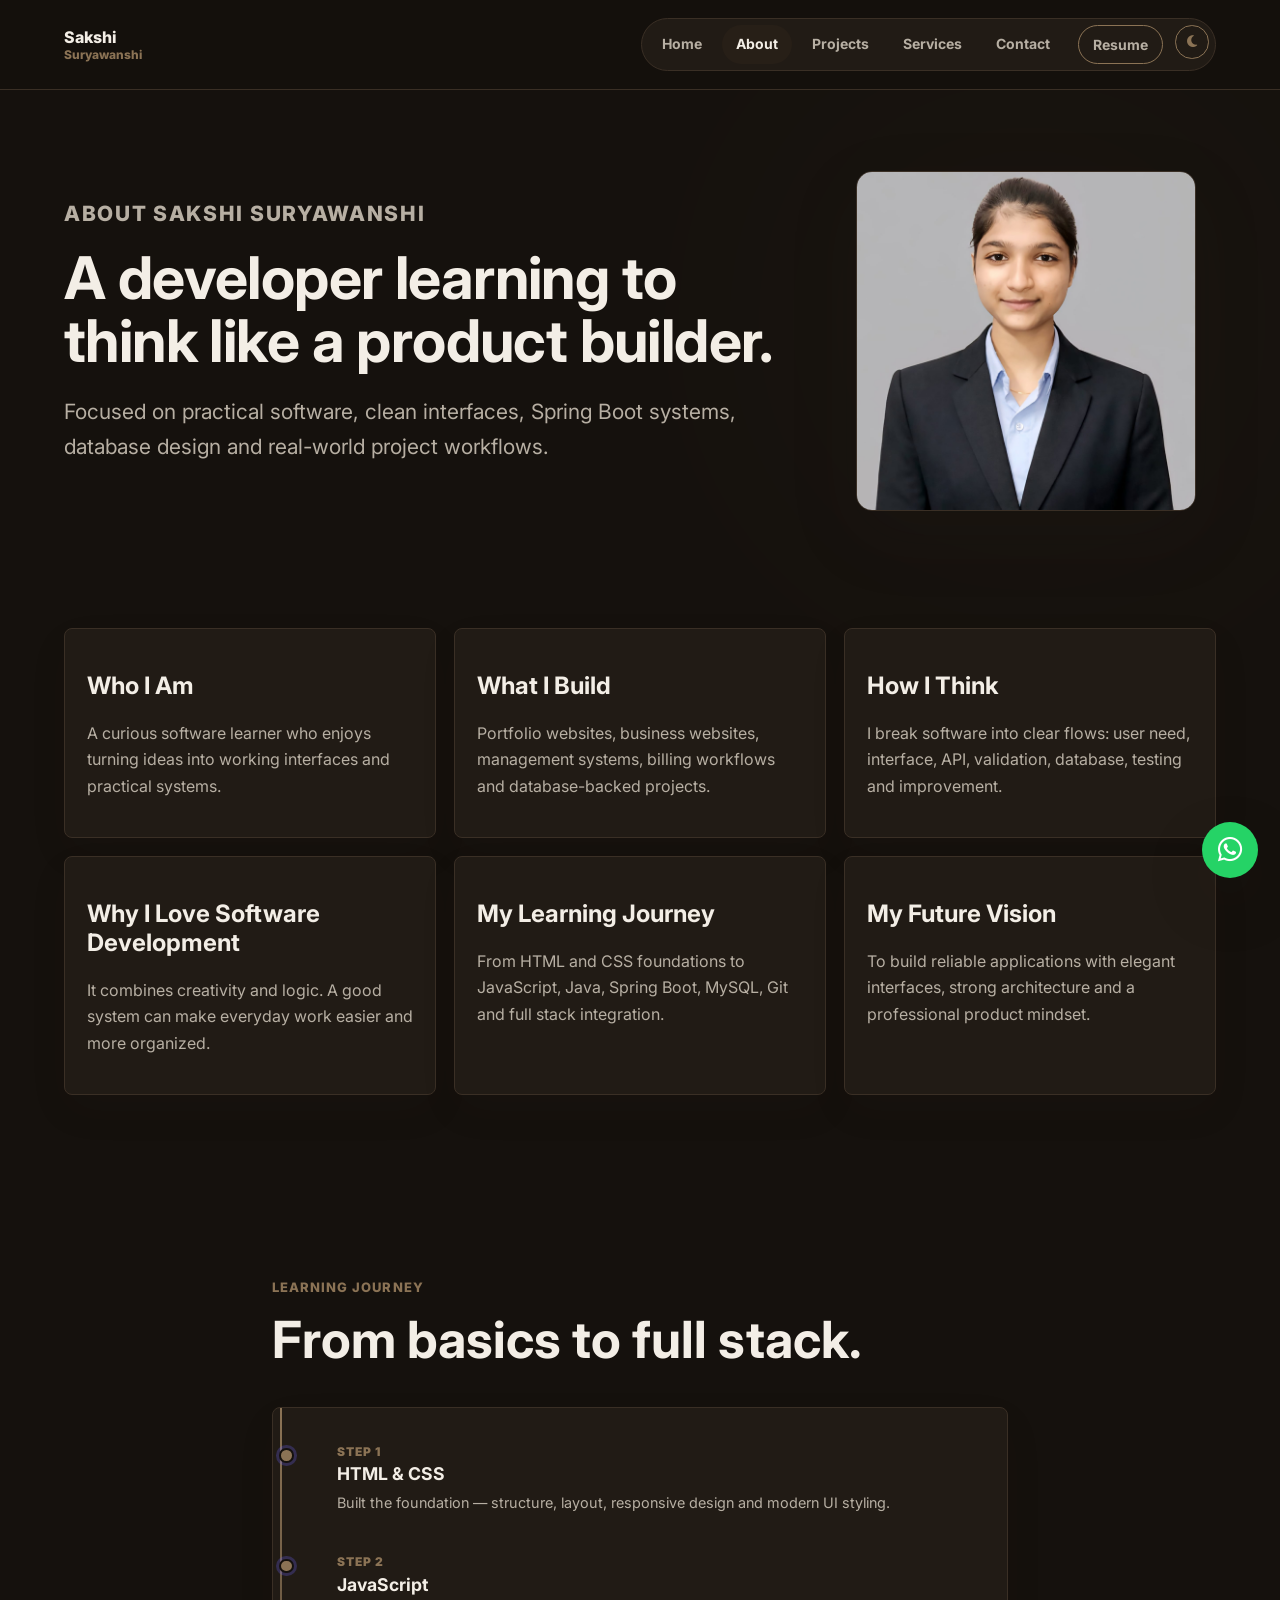
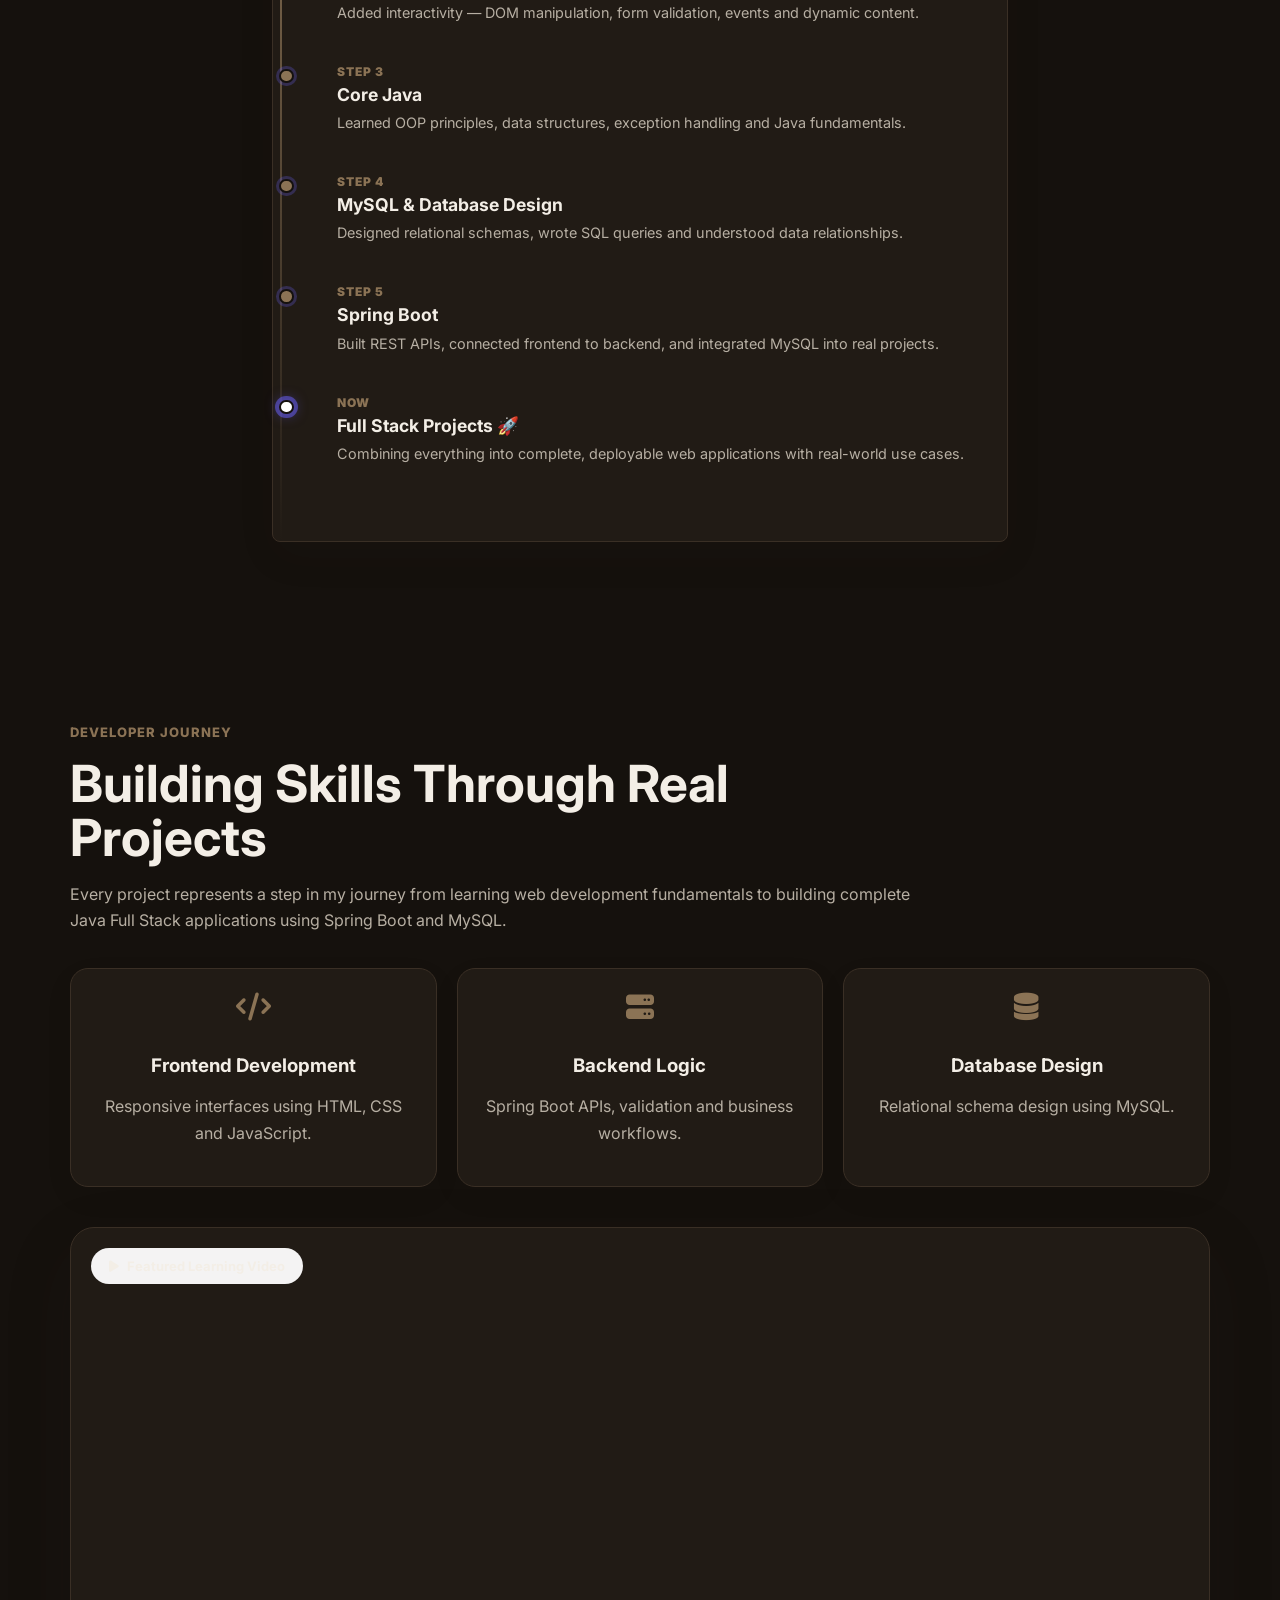
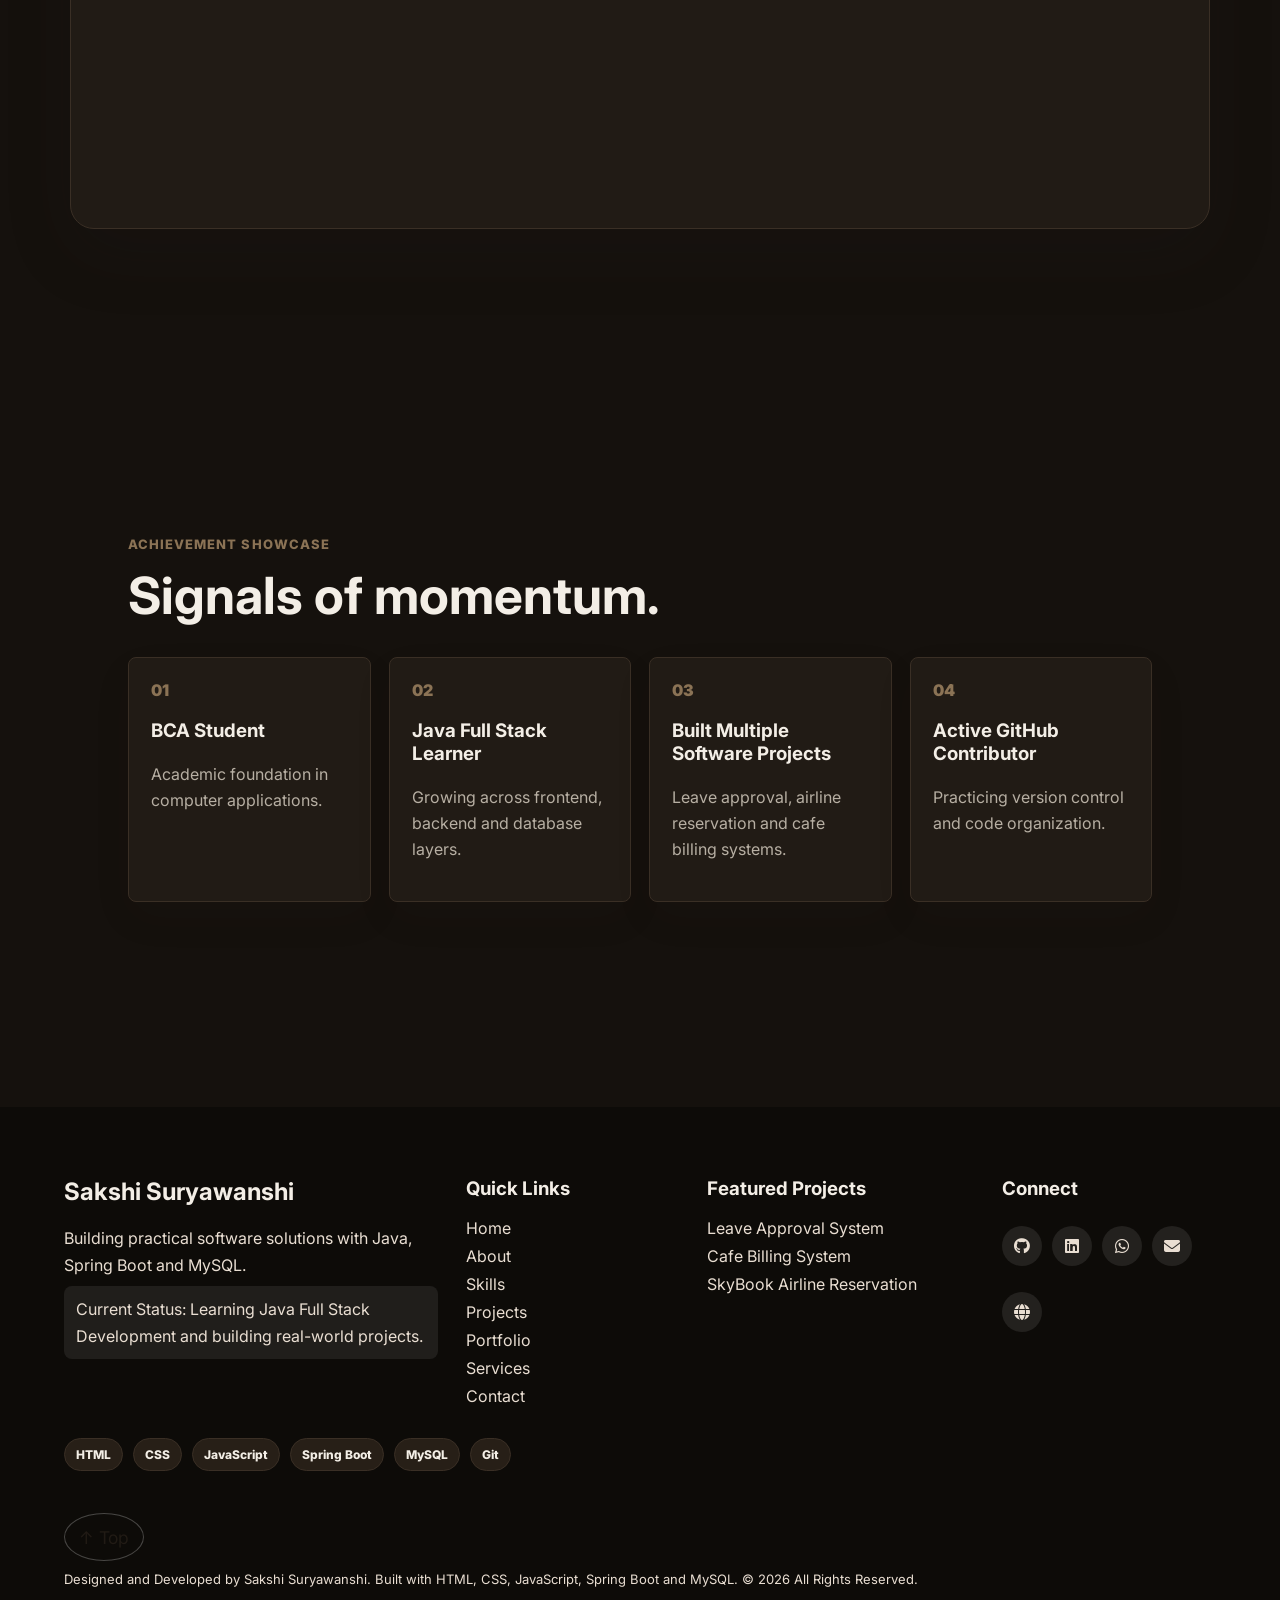
==== frontend/about.html @ 2c9f2f90 "1st upload" ====
<!DOCTYPE html>
<html lang="en">
<head>
  <meta charset="UTF-8">
  <meta name="viewport" content="width=device-width, initial-scale=1.0">
  <title>About | Sakshi Suryawanshi</title>
  <link rel="preconnect" href="https://fonts.googleapis.com">
  <link rel="preconnect" href="https://fonts.gstatic.com" crossorigin>
  <link href="https://fonts.googleapis.com/css2?family=Inter:wght@400;500;600;700;800&display=swap" rel="stylesheet">
  <link rel="stylesheet" href="https://cdnjs.cloudflare.com/ajax/libs/font-awesome/6.5.2/css/all.min.css">
  <link rel="stylesheet" href="styles.css">
</head>
<body>
  <div class="scroll-progress" data-scroll-progress></div>
  <header class="site-header">
    <a class="brand" href="index.html">Sakshi<span>Suryawanshi</span></a>
    <nav class="nav">
      <a href="index.html">Home</a>
      <a href="about.html" class="active">About</a>
      <a href="projects.html">Projects</a>
      <a href="services.html">Services</a>
      <a href="contact.html">Contact</a>
      <a href="resume.pdf" download class="btn-nav-resume">Resume</a><button class="theme-toggle" data-theme-toggle aria-label="Toggle dark/light mode"><i class="fa-solid fa-moon"></i></button>
    </nav>
  </header>

  <main>
    <section class="page-hero about-hero">
      <div class="reveal">
        <p class="eyebrow">About Sakshi Suryawanshi</p>
        <h1>A developer learning to think like a product builder.</h1>
        <p>Focused on practical software, clean interfaces, Spring Boot systems, database design and real-world project workflows.</p>
      </div>
      <div class="about-photo-space reveal">
        <img src="/assets/images/profile.jpeg" alt="Sakshi Suryawanshi" class="about-photo">
        
      </div>
    </section>

    <section class="story-grid">
      <article class="story-card reveal"><h2>Who I Am</h2><p>A curious software learner who enjoys turning ideas into working interfaces and practical systems.</p></article>
      <article class="story-card reveal"><h2>What I Build</h2><p>Portfolio websites, business websites, management systems, billing workflows and database-backed projects.</p></article>
      <article class="story-card reveal"><h2>How I Think</h2><p>I break software into clear flows: user need, interface, API, validation, database, testing and improvement.</p></article>
      <article class="story-card reveal"><h2>Why I Love Software Development</h2><p>It combines creativity and logic. A good system can make everyday work easier and more organized.</p></article>
      <article class="story-card reveal"><h2>My Learning Journey</h2><p>From HTML and CSS foundations to JavaScript, Java, Spring Boot, MySQL, Git and full stack integration.</p></article>
      <article class="story-card reveal"><h2>My Future Vision</h2><p>To build reliable applications with elegant interfaces, strong architecture and a professional product mindset.</p></article>
    </section>


    <section class="timeline-section">
      <div class="section-heading reveal">
        <p class="eyebrow">Learning Journey</p>
        <h2>From basics to full stack.</h2>
      </div>
      <div class="timeline">
        <div class="timeline-item reveal">
          <div class="timeline-dot"></div>
          <div class="timeline-content">
            <span class="timeline-year">Step 1</span>
            <h3>HTML & CSS</h3>
            <p>Built the foundation — structure, layout, responsive design and modern UI styling.</p>
          </div>
        </div>
        <div class="timeline-item reveal">
          <div class="timeline-dot"></div>
          <div class="timeline-content">
            <span class="timeline-year">Step 2</span>
            <h3>JavaScript</h3>
            <p>Added interactivity — DOM manipulation, form validation, events and dynamic content.</p>
          </div>
        </div>
        <div class="timeline-item reveal">
          <div class="timeline-dot"></div>
          <div class="timeline-content">
            <span class="timeline-year">Step 3</span>
            <h3>Core Java</h3>
            <p>Learned OOP principles, data structures, exception handling and Java fundamentals.</p>
          </div>
        </div>
        <div class="timeline-item reveal">
          <div class="timeline-dot"></div>
          <div class="timeline-content">
            <span class="timeline-year">Step 4</span>
            <h3>MySQL & Database Design</h3>
            <p>Designed relational schemas, wrote SQL queries and understood data relationships.</p>
          </div>
        </div>
        <div class="timeline-item reveal">
          <div class="timeline-dot"></div>
          <div class="timeline-content">
            <span class="timeline-year">Step 5</span>
            <h3>Spring Boot</h3>
            <p>Built REST APIs, connected frontend to backend, and integrated MySQL into real projects.</p>
          </div>
        </div>
        <div class="timeline-item reveal">
          <div class="timeline-dot active-step"></div>
          <div class="timeline-content">
            <span class="timeline-year">Now</span>
            <h3>Full Stack Projects 🚀</h3>
            <p>Combining everything into complete, deployable web applications with real-world use cases.</p>
          </div>
        </div>
      </div>
    </section>

    </section> <!-- Timeline Section Ends -->

<section class="journey-video-section reveal">

  <div class="section-heading">

    <p class="eyebrow">Developer Journey</p>

    <h2>Building Skills Through Real Projects</h2>

    <p>
      Every project represents a step in my journey from learning web
      development fundamentals to building complete Java Full Stack
      applications using Spring Boot and MySQL.
    </p>

  </div>

  <div class="video-highlights">

    <div class="highlight-card">
      <i class="fa-solid fa-code"></i>
      <h3>Frontend Development</h3>
      <p>Responsive interfaces using HTML, CSS and JavaScript.</p>
    </div>

    <div class="highlight-card">
      <i class="fa-solid fa-server"></i>
      <h3>Backend Logic</h3>
      <p>Spring Boot APIs, validation and business workflows.</p>
    </div>

    <div class="highlight-card">
      <i class="fa-solid fa-database"></i>
      <h3>Database Design</h3>
      <p>Relational schema design using MySQL.</p>
    </div>

  </div>


  <div class="video-showcase">

    <div class="video-badge">
      <i class="fa-solid fa-play"></i>
      Featured Learning Video
    </div>

    <iframe
      src="https://www.youtube.com/embed/sJGVcb5fn2c?si=g5Qcu83poG5kHps6"
      title="Website Template"
      allowfullscreen>
    </iframe>

  </div>

  
</section>

<section class="achievement-section">

    <section class="achievement-section">
      <div class="section-heading reveal"><p class="eyebrow">Achievement Showcase</p><h2>Signals of momentum.</h2></div>
      <div class="achievement-grid">
        <article class="achievement-card reveal"><span>01</span><h3>BCA Student</h3><p>Academic foundation in computer applications.</p></article>
        <article class="achievement-card reveal"><span>02</span><h3>Java Full Stack Learner</h3><p>Growing across frontend, backend and database layers.</p></article>
        <article class="achievement-card reveal"><span>03</span><h3>Built Multiple Software Projects</h3><p>Leave approval, airline reservation and cafe billing systems.</p></article>
        <article class="achievement-card reveal"><span>04</span><h3>Active GitHub Contributor</h3><p>Practicing version control and code organization.</p></article>
      </div>
    </section>
  </main>

  <a class="whatsapp-float" href="https://wa.me/917499683725?text=Hi%20Sakshi%2C%20I%20saw%20your%20portfolio%20and%20would%20like%20to%20connect." target="_blank" rel="noopener" aria-label="Chat on WhatsApp"><i class="fa-brands fa-whatsapp"></i></a>
  <footer class="premium-footer">
    <div class="footer-grid">
      <section><h2>Sakshi Suryawanshi</h2><p>Building practical software solutions with Java, Spring Boot and MySQL.</p><p class="status-dot">Current Status: Learning Java Full Stack Development and building real-world projects.</p></section>
      <section><h3>Quick Links</h3><a href="index.html">Home</a><a href="about.html">About</a><a href="index.html#skills">Skills</a><a href="projects.html">Projects</a><a href="index.html">Portfolio</a><a href="services.html">Services</a><a href="contact.html">Contact</a></section>
      <section><h3>Featured Projects</h3><a href="leave-approval.html">Leave Approval System</a><a href="cafe-billing.html">Cafe Billing System</a><a href="skybook.html">SkyBook Airline Reservation</a></section>
      <section><h3>Connect</h3><div class="footer-icons"><a href="https://github.com/Sakshii-18" target="_blank"><i class="fa-brands fa-github"></i></a><a href="https://www.linkedin.com/in/sakshi-suryawanshii/" target="_blank"><i class="fa-brands fa-linkedin"></i></a><a href="https://wa.me/917499683725?text=Hi%20Sakshi%2C%20I%20saw%20your%20portfolio%20and%20would%20like%20to%20connect." target="_blank" rel="noopener"><i class="fa-brands fa-whatsapp"></i></a><a href="mailto:ms.sakshisuryawanshi18@gmail.com"><i class="fa-solid fa-envelope"></i></a><a href="https://sakshi-suryawanshiportfolio.netlify.app/" target="_blank" rel="noopener"><i class="fa-solid fa-globe"></i></a></div></section>
    </div>
    <div class="footer-badges"><span>HTML</span><span>CSS</span><span>JavaScript</span><span>Spring Boot</span><span>MySQL</span><span>Git</span></div>
    <button class="back-top" data-back-top>↑ Top</button>
    <p class="copyright">Designed and Developed by Sakshi Suryawanshi. Built with HTML, CSS, JavaScript, Spring Boot and MySQL. © 2026 All Rights Reserved.</p>
  </footer>
  <script src="script.js"></script>
</body>
</html>
---- frontend/styles.css ----
:root {
  --bg: #FAF7F2;
  --card: #FFFFFF;
  --text: #2C2520;
  --muted: #6B645D;
  --accent: #8B7355;
  --border: #E7E1D8;
  --cream: #F2ECE4;
  --green: #18735B;
  --blue: #355C8C;
  --rose: #B85C6A;
  --shadow: 0 24px 70px rgba(44, 37, 32, 0.12);
}

* { box-sizing: border-box; }
html { scroll-behavior: smooth; }
body {
  margin: 0;
  font-family: Inter, system-ui, -apple-system, BlinkMacSystemFont, "Segoe UI", sans-serif;
  color: var(--text);
  background: var(--bg);
  overflow-x: hidden;
}
body::before {
  content: "";
  position: absolute;
  top: 120px;
  right: 4vw;
  width: 400px;
  height: 400px;
  border-radius: 50%;
  background: #8B7355;
  filter: blur(150px);
  opacity: .08;
  pointer-events: none;
}
a { color: inherit; text-decoration: none; }
button, input, textarea, select { font: inherit; }

.loader {
  position: fixed; inset: 0; z-index: 50; display: grid; place-items: center; align-content: center; gap: 16px;
  color: var(--card); background: var(--text); transition: opacity 500ms ease, visibility 500ms ease;
}
.loader div { width: 52px; aspect-ratio: 1; border: 3px solid rgba(255,255,255,.18); border-top-color: var(--accent); border-radius: 50%; animation: spin 900ms linear infinite; }
.loader.hide { opacity: 0; visibility: hidden; pointer-events: none; }
@keyframes spin { to { transform: rotate(360deg); } }
.scroll-progress { position: fixed; top: 0; left: 0; height: 4px; width: 0; z-index: 60; background: linear-gradient(90deg, var(--accent), var(--green), var(--blue)); }
.cursor-glow { position: fixed; width: 260px; aspect-ratio: 1; pointer-events: none; z-index: 1; border-radius: 50%; background: radial-gradient(circle, rgba(139,115,85,.18), transparent 65%); transform: translate(-50%, -50%); }

.site-header {
  position: sticky; top: 0; z-index: 20; display: flex; justify-content: space-between; align-items: center; gap: 20px;
  padding: 18px clamp(18px, 5vw, 70px); background: rgba(250,247,242,.88); backdrop-filter: blur(18px); border-bottom: 1px solid var(--border);
}
.brand { font-weight: 800; }
.brand span { display: block; color: var(--accent); font-size: 12px; }
.nav { display: flex; gap: 6px; padding: 6px; background: var(--card); border: 1px solid var(--border); border-radius: 999px; }
.nav a { padding: 10px 14px; color: var(--muted); border-radius: 999px; font-size: 14px; font-weight: 700; white-space: nowrap; }
.nav a.active, .nav a:hover { color: var(--text); background: var(--cream); }

.hero, .page-hero {
  min-height: auto; display: grid; grid-template-columns: minmax(0, 1fr);
  gap: clamp(28px, 5vw, 70px); align-items: center; padding: clamp(28px, 5vw, 56px) clamp(18px, 5vw, 70px) clamp(44px, 8vw, 92px);
}
.hero {
  grid-template-columns: minmax(0, 1.15fr) minmax(280px, .85fr);
}
.contact-premium {
  min-height: auto; display: grid; grid-template-columns: minmax(0, 1fr) minmax(320px, .9fr);
  gap: clamp(28px, 5vw, 70px); align-items: start; padding: clamp(28px, 5vw, 56px) clamp(18px, 5vw, 70px) clamp(44px, 8vw, 92px);
}
.services-hero { grid-template-columns: 1fr; }
.hero h1, .page-hero h1, .contact-premium h1 { margin: 0; max-width: 800px; font-size: clamp(34px, 4.6vw, 60px); line-height: 1.08; letter-spacing: -.01em; }
.hero-text, .page-hero p, .contact-copy p { max-width: 720px; color: var(--muted); font-size: clamp(17px, 2vw, 21px); line-height: 1.7; }
.eyebrow { margin: 0 0 14px; color: var(--accent); font-size: 13px; font-weight: 800; letter-spacing: .08em; text-transform: uppercase; }
.hero-visual { display: grid; gap: 16px; }
.hero-visual-card { padding: 26px; background: var(--card); border: 1px solid var(--border); border-radius: 14px; box-shadow: var(--shadow); }
.hero-visual-card h3 { margin: 0 0 6px; font-size: 18px; }
.hero-visual-card p { margin: 0; color: var(--muted); font-size: 14px; line-height: 1.5; }
.hero-visual-stats { display: grid; grid-template-columns: 1fr 1fr; gap: 14px; }
.hero-visual-stats div { padding: 18px 16px; background: var(--card); border: 1px solid var(--border); border-radius: 12px; text-align: center; }
.hero-visual-stats strong { display: block; font-size: 26px; color: var(--accent); }
.hero-visual-stats span { font-size: 12px; color: var(--muted); font-weight: 700; text-transform: uppercase; letter-spacing: .04em; }
.hero-visual-list { display: grid; gap: 10px; padding: 22px; background: var(--card); border: 1px solid var(--border); border-radius: 14px; box-shadow: var(--shadow); }
.hero-visual-list div { display: flex; align-items: center; gap: 10px; font-size: 14px; font-weight: 700; }
.hero-visual-list i { color: var(--accent); width: 18px; text-align: center; }
.hero-actions, .project-actions { display: flex; flex-wrap: wrap; gap: 12px; margin-top: 28px; }
.btn { display: inline-flex; justify-content: center; align-items: center; min-height: 46px; padding: 0 18px; border: 1px solid var(--border); border-radius: 8px; font-weight: 800; cursor: pointer; transition: 180ms ease; }
.btn.primary { color: var(--card); background: var(--text); border-color: var(--text); }
.btn.ghost { background: var(--card); }
.btn:hover { transform: translateY(-2px); box-shadow: var(--shadow); }

.metric-row, .stack-grid, .lab-grid, .achievement-grid, .story-grid, .feature-grid, .behind-grid, .service-grid {
  display: grid; gap: 18px;
}
.metric-row { grid-template-columns: repeat(3, minmax(0, 1fr)); margin-top: 40px; max-width: 650px; }
.metric-row div, .stack-grid article, .lab-card, .achievement-card, .story-card, .feature-grid article, .service-card, .quick-connect, .response-card {
  padding: 22px; background: var(--card); border: 1px solid var(--border); border-radius: 8px; box-shadow: 0 16px 40px rgba(44,37,32,.06);
}
.metric-row strong { display: block; font-size: 32px; }
.metric-row span, p, li { color: var(--muted); line-height: 1.65; }

.laptop-mockup { position: relative; padding: 14px 14px 28px; background: var(--text); border-radius: 20px; box-shadow: var(--shadow); }
.screen, .device-frame, .browser-mockup { overflow: hidden; background: var(--card); border: 1px solid var(--border); border-radius: 10px; }
.keyboard { position: absolute; left: 9%; right: 9%; bottom: 8px; height: 8px; background: #5B5048; border-radius: 99px; }
.browser-bar { display: flex; align-items: center; gap: 7px; height: 38px; padding: 0 12px; color: var(--muted); background: var(--cream); border-bottom: 1px solid var(--border); font-size: 12px; font-weight: 700; }
.browser-bar i { width: 10px; aspect-ratio: 1; border-radius: 50%; background: var(--rose); }
.browser-bar i:nth-child(2) { background: #D1A14A; }
.browser-bar i:nth-child(3) { background: var(--green); }
.dashboard-preview, .app-ui { min-height: 380px; display: grid; grid-template-columns: 70px 1fr 1fr; gap: 14px; padding: 18px; }
.side-rail, .app-ui aside { grid-row: span 2; border-radius: 8px; background: linear-gradient(180deg, var(--text), #51453A); }
.chart-card, .table-preview, .mini-kpis b, .workflow-strip span, .data-grid, .form-preview b { border-radius: 8px; background: var(--cream); }
.chart-card.tall { min-height: 180px; background: linear-gradient(135deg, #EFE1CE, #D8E8DD); }
.approval-chain { display: grid; gap: 8px; }
.approval-chain b { display: grid; place-items: center; min-height: 40px; border-radius: 8px; background: #F6EFE6; color: var(--text); }
.chart-card.grid-lines, .data-grid { grid-column: span 2; min-height: 150px; background-image: linear-gradient(var(--border) 1px, transparent 1px), linear-gradient(90deg, var(--border) 1px, transparent 1px); background-size: 28px 28px; }
.table-preview { grid-column: span 2; min-height: 90px; }

.featured-work, .stack-section, .lab-band, .project-list, .achievement-section, .services-grid-section, .approach-section, .available-section, .contact-connect {
  padding: clamp(54px, 8vw, 110px) clamp(18px, 5vw, 70px);
}
.featured-project-grid {
  display: grid;
  grid-template-columns: repeat(3, minmax(0, 1fr));
  gap: 22px;
}
.featured-project-card {
  display: grid;
  overflow: hidden;
  min-height: 100%;
  background: var(--card);
  border: 1px solid var(--border);
  border-radius: 8px;
  box-shadow: 0 16px 40px rgba(44,37,32,.06);
  transition: transform 220ms ease, box-shadow 220ms ease;
}
.featured-project-card:hover {
  transform: translateY(-8px);
  box-shadow: 0 28px 80px rgba(44,37,32,.16);
}
.project-thumb {
  min-height: 230px;
  border-bottom: 1px solid var(--border);
}
.project-card-body {
  display: grid;
  align-content: start;
  gap: 10px;
  padding: 22px;
}
.project-card-body h3 {
  margin: 0;
  font-size: 22px;
}
.project-card-body p {
  margin: 0;
}
.project-card-body strong {
  display: inline-flex;
  align-items: center;
  gap: 6px;
  margin-top: 6px;
  opacity: 1;
  transform: none;
  color: var(--accent);
  transition: 220ms ease;
}
.featured-project-card:hover strong {
  gap: 10px;
}
.section-heading { max-width: 840px; margin-bottom: 34px; }
.section-heading h2, .launch-panel h3, .demo-section h2 { margin: 0; font-size: clamp(30px, 4vw, 54px); line-height: 1.05; }
.feature-showcase, .project-cover, .demo-section { display: grid; grid-template-columns: minmax(0, 1.25fr) minmax(300px, .75fr); gap: 28px; align-items: stretch; }
.product-shot, .launch-panel, .architecture-panel, .timeline, .demo-section, .behind-build, .contact-form, .project-cover, .service-enquiry-cta {
  padding: clamp(22px, 4vw, 36px); background: var(--card); border: 1px solid var(--border); border-radius: 8px; box-shadow: 0 16px 40px rgba(44,37,32,.06);
}
.app-ui { grid-template-columns: 88px 1fr; }
.mini-kpis, .workflow-strip { display: grid; grid-template-columns: repeat(3, 1fr); gap: 12px; margin-bottom: 14px; }
.workflow-strip { grid-template-columns: repeat(4, 1fr); }
.workflow-strip span { display: grid; place-items: center; min-height: 44px; color: var(--text); font-weight: 800; font-size: 12px; }
.mini-kpis b { min-height: 74px; }
.data-grid { min-height: 220px; }
.status-tag { display: inline-flex; padding: 8px 10px; color: #604A2F; background: #F5E7D4; border-radius: 999px; font-size: 12px; font-weight: 800; }
.tech-pills, .footer-badges, .available-tags { display: flex; flex-wrap: wrap; gap: 10px; margin: 24px 0; }
.tech-pills span, .footer-badges span, .available-tags span { padding: 8px 11px; border: 1px solid var(--border); border-radius: 999px; background: var(--cream); color: var(--text); font-size: 12px; font-weight: 800; }
.tech-pills span:nth-child(4n+1) { background: rgba(139,115,85,.14); border-color: rgba(139,115,85,.3); color: #6B5640; }
.tech-pills span:nth-child(4n+2) { background: rgba(24,115,91,.12); border-color: rgba(24,115,91,.3); color: #155B47; }
.tech-pills span:nth-child(4n+3) { background: rgba(53,92,140,.12); border-color: rgba(53,92,140,.3); color: #2A4A6E; }
.tech-pills span:nth-child(4n+4) { background: rgba(184,92,106,.12); border-color: rgba(184,92,106,.3); color: #8A2032; }

.stack-grid { grid-template-columns: repeat(4, minmax(0, 1fr)); }
.stack-grid i, .service-card i { color: var(--accent); font-size: 28px; }
.lab-grid, .achievement-grid { grid-template-columns: repeat(4, minmax(0, 1fr)); }
.story-grid { padding: 0 clamp(18px, 5vw, 70px) clamp(54px, 8vw, 110px); grid-template-columns: repeat(3, minmax(0, 1fr)); }
.feature-grid { grid-template-columns: repeat(3, minmax(0, 1fr)); margin: 20px 0; }
.behind-grid { grid-template-columns: repeat(3, minmax(0, 1fr)); }
.lab-card span, .achievement-card span, .feature-grid span { color: var(--accent); font-weight: 900; }
.project-case { margin-bottom: 70px; }
.case-page {
  padding: clamp(34px, 6vw, 70px) clamp(18px, 5vw, 70px);
  position: relative;
}
.sticky-back {
  position: sticky;
  top: 90px;
  z-index: 15;
  display: inline-flex;
  align-items: center;
  gap: 8px;
  margin-bottom: 18px;
  padding: 10px 16px;
  background: var(--card);
  border: 1px solid var(--border);
  border-radius: 999px;
  font-weight: 800;
  font-size: 13px;
  box-shadow: 0 10px 26px rgba(44,37,32,.10);
  transition: 180ms ease;
}
.sticky-back:hover {
  transform: translateX(-3px);
  box-shadow: var(--shadow);
}
.case-hero {
  display: grid;
  grid-template-columns: minmax(0, .85fr) minmax(320px, 1fr);
  gap: clamp(24px, 5vw, 58px);
  align-items: start;
  min-height: auto;
  padding-top: 10px;
}
.case-hero h1 {
  margin: 0;
  font-size: clamp(42px, 6vw, 76px);
  line-height: 1;
}
.case-hero p {
  font-size: 18px;
}
.case-banner {
  min-height: 440px;
  border: 1px solid var(--border);
  border-radius: 12px;
  box-shadow: var(--shadow);
}
.case-section {
  margin: 26px 0;
  padding: clamp(22px, 4vw, 38px);
  background: var(--card);
  border: 1px solid var(--border);
  border-radius: 8px;
  box-shadow: 0 16px 40px rgba(44,37,32,.06);
}
.case-section h2 {
  margin: 0 0 12px;
  font-size: clamp(28px, 4vw, 46px);
  line-height: 1.08;
}

.journey-video-section{
  padding:100px 70px;
}

.video-showcase{
  position:relative;
  margin-top:40px;
  border-radius:24px;
  overflow:hidden;
  background:var(--card);
  border:1px solid var(--border);
  box-shadow:var(--shadow);
}

.video-showcase iframe{
  width:100%;
  height:600px;
  border:none;
  display:block;
}

.video-badge{
  position:absolute;
  top:20px;
  left:20px;
  z-index:2;
  padding:10px 18px;
  border-radius:999px;
  background:rgba(255,255,255,.95);
  font-size:13px;
  font-weight:700;
  display:flex;
  align-items:center;
  gap:8px;
}

.video-highlights{
  display:grid;
  grid-template-columns:repeat(3,1fr);
  gap:20px;
  margin-top:30px;
}

.highlight-card{
  padding:24px;
  background:var(--card);
  border:1px solid var(--border);
  border-radius:18px;
  text-align:center;
  box-shadow:0 10px 30px rgba(0,0,0,.05);
}

.highlight-card i{
  font-size:28px;
  color:var(--accent);
  margin-bottom:15px;
}

.highlight-card h3{
  margin-bottom:10px;
}

@media(max-width:768px){

  .journey-video-section{
    padding:70px 20px;
  }

  .video-showcase iframe{
    height:300px;
  }

  .video-highlights{
    grid-template-columns:1fr;
  }

}
.stack-columns,
.table-grid {
  display: grid;
  grid-template-columns: repeat(3, minmax(0, 1fr));
  gap: 16px;
}
.stack-columns article,
.table-grid article {
  padding: 18px;
  background: var(--cream);
  border: 1px solid var(--border);
  border-radius: 8px;
  font-weight: 800;
}
.vertical-architecture {
  max-width: 780px;
  margin-inline: auto;
}
.vertical-architecture button::after {
  content: "";
}
.gallery-carousel {
  display: grid;
  grid-template-columns: 52px 1fr 52px;
  gap: 12px;
  align-items: center;
}
.gallery-carousel button {
  height: 52px;
  border: 1px solid var(--border);
  border-radius: 8px;
  background: var(--card);
  color: var(--text);
  font-size: 28px;
  cursor: pointer;
}
.gallery-carousel .gallery-strip {
  margin: 0;
}
.gallery-carousel .mock-screen {
  display: none;
}
.gallery-carousel .mock-screen.active {
  display: block;
}
.next-project-nav {
  display: flex;
  justify-content: space-between;
  gap: 14px;
  margin: 34px 0;
}
.project-cover { margin-bottom: 22px; }
.project-cover h2 { margin: 14px 0; font-size: clamp(34px, 5vw, 64px); line-height: 1.02; }
.mock-app, .mock-screen { min-height: 330px; border-radius: 8px; border: 1px solid var(--border); background-color: var(--card); overflow: hidden; }
.mock-screen img { width: 100%; height: 100%; object-fit: cover; display: block; }
.gallery-strip { display: grid; grid-template-columns: repeat(3, 1fr); gap: 16px; margin: 28px 0; }
.gallery-strip .mock-screen { min-height: 260px; transition: 180ms ease; cursor: zoom-in; }
.gallery-strip .mock-screen:hover { transform: scale(1.02); box-shadow: var(--shadow); }
.leave-screen {
  background: url("../assets/images/leave-approval.svg") center center / cover no-repeat, #F4E8D8;
}

.approval-theme {
  background-image:
    linear-gradient(90deg, var(--text) 0 16%, transparent 16%),
    linear-gradient(135deg, #F4E8D8, #DCEBE4 45%, #fff 45%);
}

.sky-screen {
  background: url("../assets/images/skybook.svg") center center / cover no-repeat, #E8F0FA;
}

.sky-seat {
  background-image:
    radial-gradient(circle at 74% 28%, #D8E8F8, transparent 22%),
    linear-gradient(135deg, #ffffff 0 35%, #E8F0FA 35% 58%, #F5E7D4 58%);
}


.cafe-screen {
  background: url("../assets/images/cafe-billing.svg") center center / cover no-repeat, #F5EFE8;
}

.cafe-invoice {
  background-image:
    repeating-linear-gradient(0deg, #F5EFE8 0 34px, #fff 34px 68px),
    linear-gradient(135deg, #F2D6C4, #fff);
}
.login-theme { background-image: linear-gradient(135deg, var(--text) 0 42%, #fff 42%); }
.dashboard-theme, .sky-search, .cafe-dashboard { background-image: linear-gradient(90deg, var(--text) 0 16%, transparent 16%), repeating-linear-gradient(0deg, #F1ECE5 0 50px, #fff 50px 100px); }
.sky-ticket, .cafe-menu { background-image: repeating-linear-gradient(90deg, #EFE7DE 0 80px, #fff 80px 120px); }

.split-section { display: grid; grid-template-columns: 1fr 1fr; gap: 24px; margin: 32px 0; }
.architecture { position: relative; display: grid; grid-template-columns: repeat(4, 1fr); gap: 12px; margin: 24px 0; }
.architecture::before { content: ""; position: absolute; left: 8%; right: 8%; top: 50%; height: 3px; background: linear-gradient(90deg, var(--accent), var(--green), var(--blue)); animation: pulseLine 1.8s ease infinite; }
@keyframes pulseLine { 50% { opacity: .35; } }
.architecture button { position: relative; z-index: 1; min-height: 96px; padding: 14px; border: 1px solid var(--border); border-radius: 8px; background: var(--card); box-shadow: var(--shadow); font-weight: 900; cursor: pointer; }
.architecture button:hover { color: var(--card); background: var(--text); }
.architecture-info { min-height: 120px; padding: 18px; background: var(--cream); border-radius: 8px; }
.timeline ol { list-style: none; padding: 0; margin: 0; display: grid; gap: 14px; }
.timeline li { padding-left: 22px; border-left: 3px solid var(--accent); }
.timeline span { font-weight: 900; }
.demo-section { margin: 28px 0; }
.demo-section video { width: 100%; min-height: 260px; background: var(--text); border-radius: 8px; }

.service-grid { grid-template-columns: repeat(3, minmax(0, 1fr)); }
.service-card { display: grid; align-content: start; gap: 12px; }
.service-card ul { padding-left: 18px; }
.approach-steps { display: grid; grid-template-columns: repeat(5, 1fr); gap: 12px; }
.approach-steps span { padding: 18px; background: var(--card); border: 1px solid var(--border); border-radius: 8px; font-weight: 900; }
.quick-connect { margin: 0 clamp(18px, 5vw, 70px) clamp(54px, 8vw, 90px); }
.contact-connect { margin: 0; }
.connect-icons { display: flex; flex-wrap: wrap; gap: 14px; }
.connect-icons a { position: relative; display: inline-flex; align-items: center; gap: 9px; min-height: 48px; padding: 0 14px; background: var(--card); border: 1px solid var(--border); border-radius: 999px; font-weight: 800; transition: 180ms ease; }
.connect-icons i { color: var(--accent); font-size: 20px; }
.connect-icons a:hover { transform: scale(1.04); box-shadow: var(--shadow); }
.connect-icons a::after { content: attr(data-tooltip); position: absolute; left: 50%; bottom: calc(100% + 8px); transform: translateX(-50%); padding: 6px 9px; color: var(--card); background: var(--text); border-radius: 6px; font-size: 12px; white-space: nowrap; opacity: 0; pointer-events: none; transition: 180ms ease; }
.connect-icons a:hover::after { opacity: 1; }
.service-enquiry-cta { margin: 0 clamp(18px, 5vw, 70px) clamp(54px, 8vw, 110px); text-align: center; }

.contact-premium { align-items: start; }
.step-flow, .trust-list { display: grid; gap: 12px; margin: 28px 0; }
.step-flow span, .trust-list span { display: flex; align-items: center; gap: 10px; padding: 14px; background: var(--card); border: 1px solid var(--border); border-radius: 8px; font-weight: 800; }
.trust-list span::before { content: "✓"; color: var(--green); font-weight: 900; }
.contact-form { display: grid; gap: 16px; }
.contact-form label { display: grid; gap: 8px; font-weight: 800; }
.contact-form input, .contact-form textarea, .contact-form select { width: 100%; padding: 14px; border: 1px solid var(--border); border-radius: 8px; background: #FFFCF8; color: var(--text); }
.contact-form input:focus, .contact-form textarea:focus, .contact-form select:focus { outline: 3px solid rgba(139,115,85,.16); border-color: var(--accent); }
.contact-form small { min-height: 18px; color: var(--rose); font-weight: 700; }
.contact-form fieldset { display: grid; grid-template-columns: repeat(2, minmax(0, 1fr)); gap: 10px; margin: 0; padding: 16px; border: 1px solid var(--border); border-radius: 8px; }
.contact-form legend { padding: 0 6px; font-weight: 900; }
.contact-form fieldset label, .terms-row { display: flex; align-items: center; gap: 8px; font-weight: 700; }
.contact-form input[type="radio"], .contact-form input[type="checkbox"] { width: auto; }
.form-status, .toast { padding: 16px; border-radius: 8px; font-weight: 800; }
.form-status.success, .toast.success { color: #075b3e; background: #DFF4E8; }
.form-status.error, .toast.error { color: #8A2032; background: #F8DEE3; }
.toast { position: fixed; right: 24px; bottom: 88px; z-index: 40; box-shadow: var(--shadow); }
.preview-lightbox { position: fixed; inset: 0; z-index: 80; display: none; place-items: center; padding: 34px; background: rgba(44,37,32,.82); }
.preview-lightbox.open { display: grid; }
.preview-lightbox button { position: absolute; top: 18px; right: 18px; width: 44px; height: 44px; color: var(--card); background: rgba(255,255,255,.12); border: 1px solid rgba(255,255,255,.25); border-radius: 50%; font-size: 26px; cursor: pointer; }
.preview-lightbox .mock-screen { width: min(980px, 92vw); min-height: min(70vh, 620px); box-shadow: var(--shadow); }

.about-hero { grid-template-columns: minmax(0, 1fr) 380px; }
.portrait-visual { position: relative; min-height: 390px; }
.orbit { position: absolute; inset: 20px; border: 2px dashed #B9AA98; border-radius: 50%; animation: spin 18s linear infinite; }
.profile-panel { position: absolute; inset: 86px 28px; display: grid; align-content: center; gap: 10px; padding: 28px; color: var(--card); background: linear-gradient(135deg, var(--text), #5D4D3F); border-radius: 8px; box-shadow: var(--shadow); }
.profile-panel span { color: #F5E7D4; font-weight: 800; }
.profile-panel strong { font-size: 28px; line-height: 1.1; }
.profile-panel p { color: #F1E8DE; }
.profile-photo { width: 78px; height: 78px; border-radius: 50%; object-fit: cover; border: 3px solid rgba(255,255,255,.25); box-shadow: 0 8px 20px rgba(0,0,0,.25); }
.about-photo-space { display: flex; align-items: center; justify-content: center; min-height: 390px; }
.about-photo { width: 100%; max-width: 340px; aspect-ratio: 1 / 1; border-radius: 16px; object-fit: cover; box-shadow: var(--shadow); border: 1px solid var(--border); }

.whatsapp-float { position: fixed; right: 22px; bottom: 22px; z-index: 45; display: grid; place-items: center; width: 56px; aspect-ratio: 1; color: white; background: #25D366; border-radius: 50%; box-shadow: var(--shadow); font-size: 28px; }
.premium-footer { padding: clamp(38px, 6vw, 70px) clamp(18px, 5vw, 70px) 28px; color: var(--card); background: var(--text); }
.footer-grid { display: grid; grid-template-columns: 1.4fr .8fr 1fr .8fr; gap: 28px; }
.premium-footer h2, .premium-footer h3 { margin-top: 0; color: var(--card); }
.premium-footer p, .premium-footer a { display: block; color: #E9DED2; margin: 8px 0; }
.status-dot { padding: 10px 12px; background: rgba(255,255,255,.08); border-radius: 8px; }
.footer-icons { display: flex; gap: 10px; flex-wrap: wrap; }
.footer-icons a { display: grid; place-items: center; width: 40px; aspect-ratio: 1; background: rgba(255,255,255,.09); border-radius: 50%; }
.back-top { margin-top: 18px; padding: 10px 14px; border: 1px solid rgba(255,255,255,.24); color: var(--card); background: transparent; border-radius: 8px; cursor: pointer; }
.copyright { margin-top: 20px; font-size: 13px; }

.reveal { opacity: 0; transform: translateY(28px); transition: opacity 700ms ease, transform 700ms ease; }
.reveal.visible { opacity: 1; transform: translateY(0); }

@media (max-width: 1020px) {
  .hero, .page-hero, .contact-premium, .feature-showcase, .project-cover, .split-section, .demo-section, .about-hero { grid-template-columns: 1fr; }
  .stack-grid, .lab-grid, .achievement-grid, .service-grid, .footer-grid, .approach-steps, .featured-project-grid, .case-hero { grid-template-columns: repeat(2, minmax(0, 1fr)); }
  .story-grid, .feature-grid, .behind-grid, .gallery-strip { grid-template-columns: 1fr; }
}
@media (max-width: 700px) {
  .site-header, .premium-footer { align-items: flex-start; flex-direction: column; }
  .nav { width: 100%; overflow-x: auto; border-radius: 8px; }
  .hero h1, .page-hero h1, .contact-premium h1 { font-size: 42px; }
  .metric-row, .stack-grid, .lab-grid, .achievement-grid, .service-grid, .footer-grid, .approach-steps, .architecture, .contact-form fieldset, .featured-project-grid, .case-hero, .stack-columns, .table-grid, .gallery-carousel { grid-template-columns: 1fr; }
  .case-banner { min-height: 300px; }
  .next-project-nav { flex-direction: column; }
  .architecture::before { top: 0; bottom: 0; left: 50%; width: 3px; height: auto; }
  .cursor-glow { display: none; }
}

/* Resume Nav Button */
.btn-nav-resume {
  display: inline-block;
  padding: 0.4rem 1rem;
  border: 1.5px solid var(--accent, #6c63ff);
  border-radius: 6px;
  color: var(--accent, #6c63ff);
  font-size: 0.85rem;
  font-weight: 600;
  text-decoration: none;
  transition: background 0.2s, color 0.2s;
  margin-left: 0.5rem;
}
.btn-nav-resume:hover {
  background: var(--accent, #6c63ff);
  color: #fff;
}

/* Tech Badges (replaces metric-row) */
.metric-row.tech-badges {
  display: flex;
  flex-wrap: wrap;
  gap: 0.5rem;
  margin-top: 1.5rem;
}
.metric-row.tech-badges span {
  padding: 0.3rem 0.85rem;
  background: rgba(108,99,255,0.1);
  border: 1px solid rgba(108,99,255,0.3);
  border-radius: 20px;
  font-size: 0.8rem;
  font-weight: 600;
  color: var(--accent, #6c63ff);
}

/* ↑ Top button */
.back-top {
  min-width: 3rem;
  min-height: 3rem;
  border-radius: 50%;
  font-size: 1.1rem;
}

/* ── Typing Animation ─────────────────────────────────────── */
[data-typing]::after {
  content: "|";
  animation: blink 0.7s step-end infinite;
  color: var(--accent, #6c63ff);
}
@keyframes blink { 50% { opacity: 0; } }

/* ── Dark / Light Mode ───────────────────────────────────── */
:root { color-scheme: dark; }

[data-theme="dark"] {
  --bg: #15110D;
  --card: #211B15;
  --text: #F3EEE6;
  --muted: #B7AFA3;
  --border: #3A2F25;
  --cream: #271F17;
  --card-bg: #211B15;
  --text2: #B7AFA3;
  color-scheme: dark;
}
[data-theme="dark"] .site-header { background: rgba(21,17,13,.88); }
[data-theme="dark"] .nav { background: var(--card); }
[data-theme="dark"] .nav a.active, [data-theme="dark"] .nav a:hover { background: var(--cream); }
[data-theme="dark"] .premium-footer { background: #0D0B08; }
[data-theme="dark"] .premium-footer h2, [data-theme="dark"] .premium-footer h3 { color: #F3EEE6; }
[data-theme="dark"] .contact-form input,
[data-theme="dark"] .contact-form textarea,
[data-theme="dark"] .contact-form select { background: #1B1611; color: var(--text); }
[data-theme="dark"] .timeline-dot { border-color: var(--bg); }

[data-theme="light"] {
  --bg: #FAF7F2;
  --bg2: #ffffff;
  --card: #ffffff;
  --text: #2C2520;
  --text2: #6B645D;
  --muted: #6B645D;
  --border: #E7E1D8;
  --cream: #F2ECE4;
  --card-bg: #ffffff;
  --accent: #8B7355;
  color-scheme: light;
}
[data-theme="light"] .site-header { background: rgba(250,247,242,0.92); }
[data-theme="light"] .story-card,
[data-theme="light"] .achievement-card,
[data-theme="light"] .service-card,
[data-theme="light"] .featured-project-card,
[data-theme="light"] .lab-card,
[data-theme="light"] .testimonial-card { background: var(--card); border-color: var(--border); }
[data-theme="light"] .premium-footer { background: #2C2520; }

.theme-toggle {
  background: none;
  border: 1.5px solid var(--accent, #6c63ff);
  color: var(--accent, #6c63ff);
  border-radius: 50%;
  width: 2.1rem;
  height: 2.1rem;
  cursor: pointer;
  display: flex;
  align-items: center;
  justify-content: center;
  font-size: 0.85rem;
  margin-left: 0.4rem;
  transition: background 0.2s, color 0.2s;
  flex-shrink: 0;
}
.theme-toggle:hover { background: var(--accent, #6c63ff); color: #fff; }

/* ── Scroll-to-Top (hidden until 300px) ─────────────────── */
.back-top {
  opacity: 0;
  pointer-events: none;
  transition: opacity 0.3s, transform 0.3s;
  transform: translateY(8px);
}
.back-top.visible {
  opacity: 1;
  pointer-events: auto;
  transform: translateY(0);
}

/* ── Testimonials ────────────────────────────────────────── */
.testimonials-section {
  padding: 5rem 2rem;
  max-width: 1100px;
  margin: 0 auto;
}
.testimonials-grid {
  display: grid;
  grid-template-columns: repeat(auto-fit, minmax(280px, 1fr));
  gap: 1.5rem;
  margin-top: 2.5rem;
}
.testimonial-card {
  background: var(--card-bg, rgba(255,255,255,0.04));
  border: 1px solid rgba(255,255,255,0.08);
  border-radius: 16px;
  padding: 2rem;
  display: flex;
  flex-direction: column;
  gap: 1.5rem;
  transition: transform 0.3s, box-shadow 0.3s;
}
.testimonial-card:hover { transform: translateY(-4px); box-shadow: 0 12px 40px rgba(108,99,255,0.15); }
.testimonial-quote {
  font-size: 0.95rem;
  line-height: 1.7;
  color: var(--text2, #aaa);
  font-style: italic;
  position: relative;
  padding-left: 1.2rem;
  border-left: 3px solid var(--accent, #6c63ff);
}
.testimonial-author {
  display: flex;
  align-items: center;
  gap: 0.9rem;
}
.author-avatar {
  width: 2.6rem;
  height: 2.6rem;
  border-radius: 50%;
  background: var(--accent, #6c63ff);
  color: #fff;
  font-weight: 700;
  display: flex;
  align-items: center;
  justify-content: center;
  font-size: 1rem;
  flex-shrink: 0;
}
.testimonial-author strong { display: block; font-size: 0.9rem; }
.testimonial-author span { font-size: 0.78rem; color: var(--text2, #888); }

/* ── Timeline ────────────────────────────────────────────── */
.timeline-section {
  padding: 5rem 2rem;
  max-width: 800px;
  margin: 0 auto;
}
.timeline {
  position: relative;
  margin-top: 2.5rem;
  padding-left: 2rem;
}
.timeline::before {
  content: "";
  position: absolute;
  left: 0.45rem;
  top: 0;
  bottom: 0;
  width: 2px;
  background: linear-gradient(to bottom, var(--accent, #6c63ff), transparent);
}
.timeline-item {
  position: relative;
  padding: 0 0 2.5rem 2rem;
  display: flex;
  flex-direction: column;
}
.timeline-dot {
  position: absolute;
  left: -1.6rem;
  top: 0.3rem;
  width: 0.9rem;
  height: 0.9rem;
  border-radius: 50%;
  background: var(--accent, #6c63ff);
  border: 2px solid var(--bg, #0e0e1a);
  box-shadow: 0 0 0 3px rgba(108,99,255,0.25);
}
.timeline-dot.active-step {
  background: #fff;
  box-shadow: 0 0 0 4px rgba(108,99,255,0.5), 0 0 14px rgba(108,99,255,0.6);
}
.timeline-content { }
.timeline-year {
  font-size: 0.75rem;
  font-weight: 700;
  text-transform: uppercase;
  letter-spacing: 0.08em;
  color: var(--accent, #6c63ff);
  margin-bottom: 0.3rem;
  display: block;
}
.timeline-content h3 { font-size: 1.1rem; margin: 0.2rem 0 0.4rem; }
.timeline-content p { font-size: 0.9rem; color: var(--text2, #aaa); line-height: 1.6; margin: 0; }
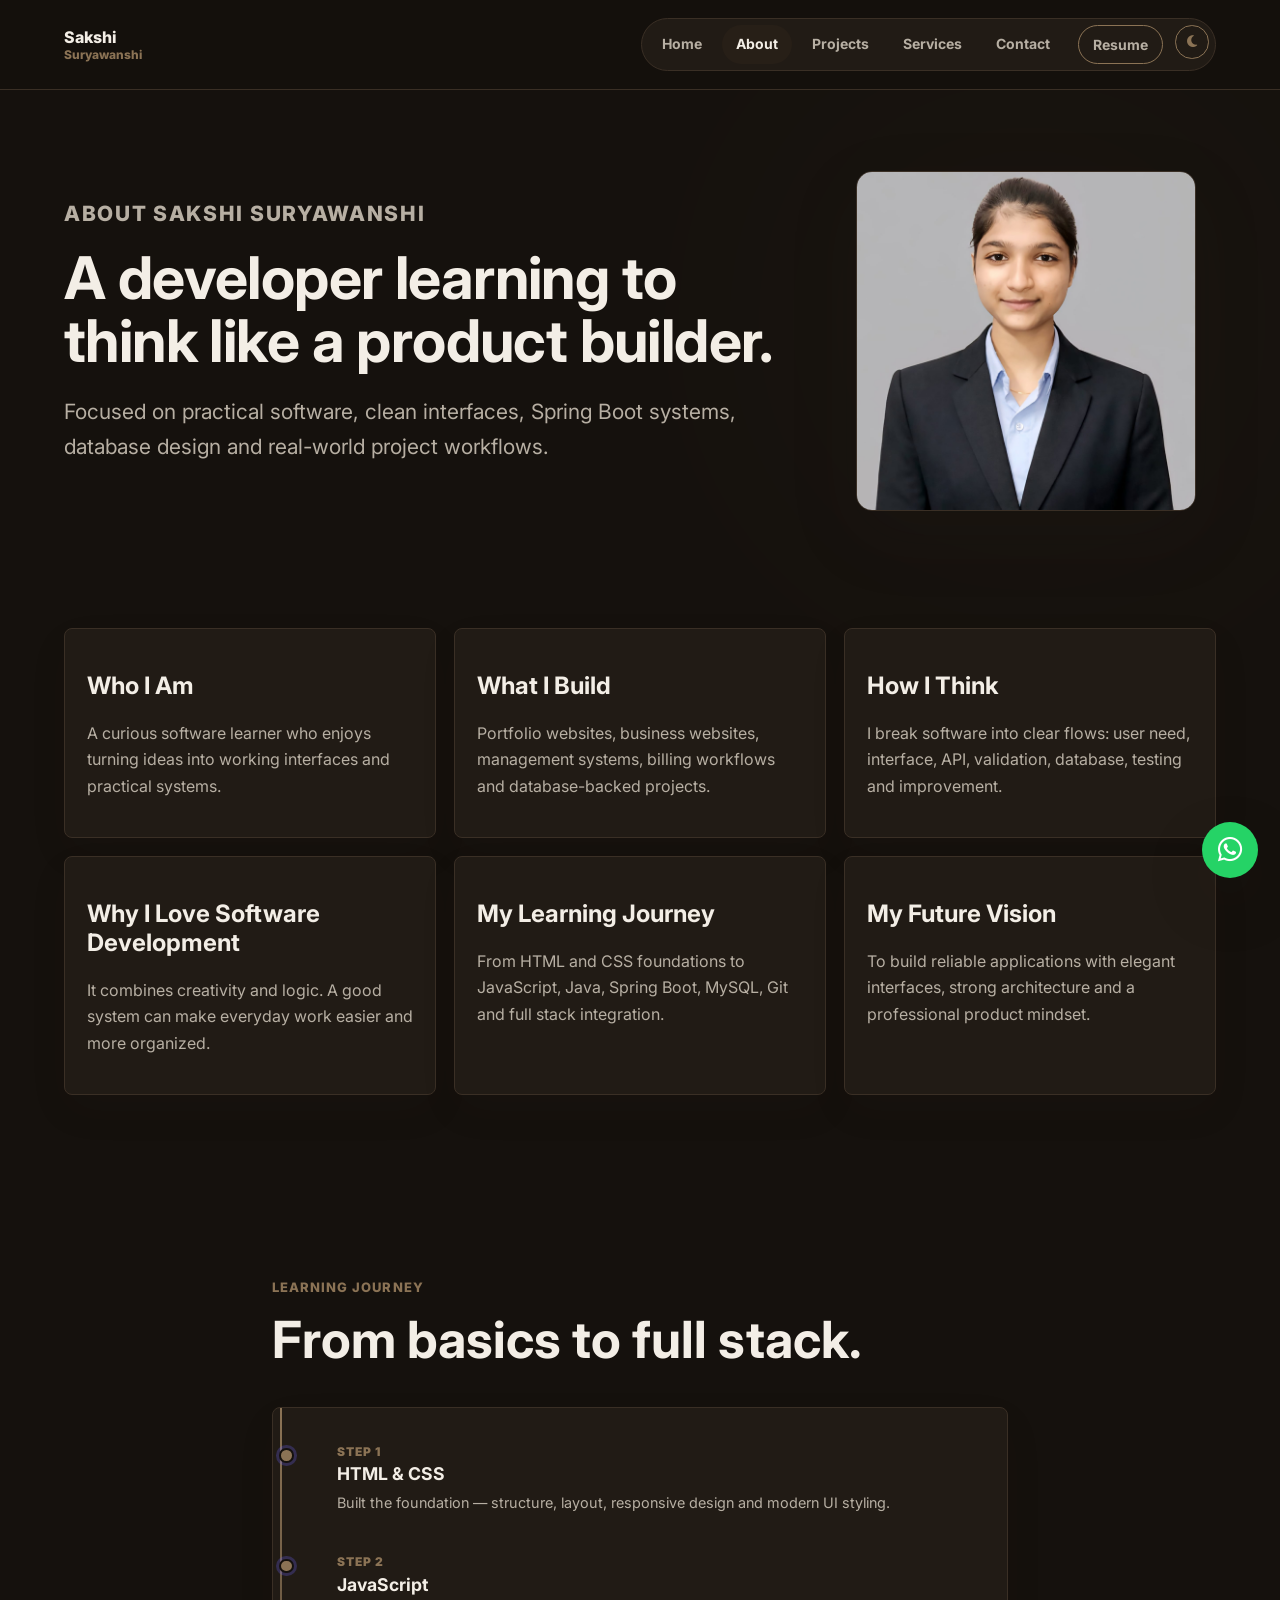
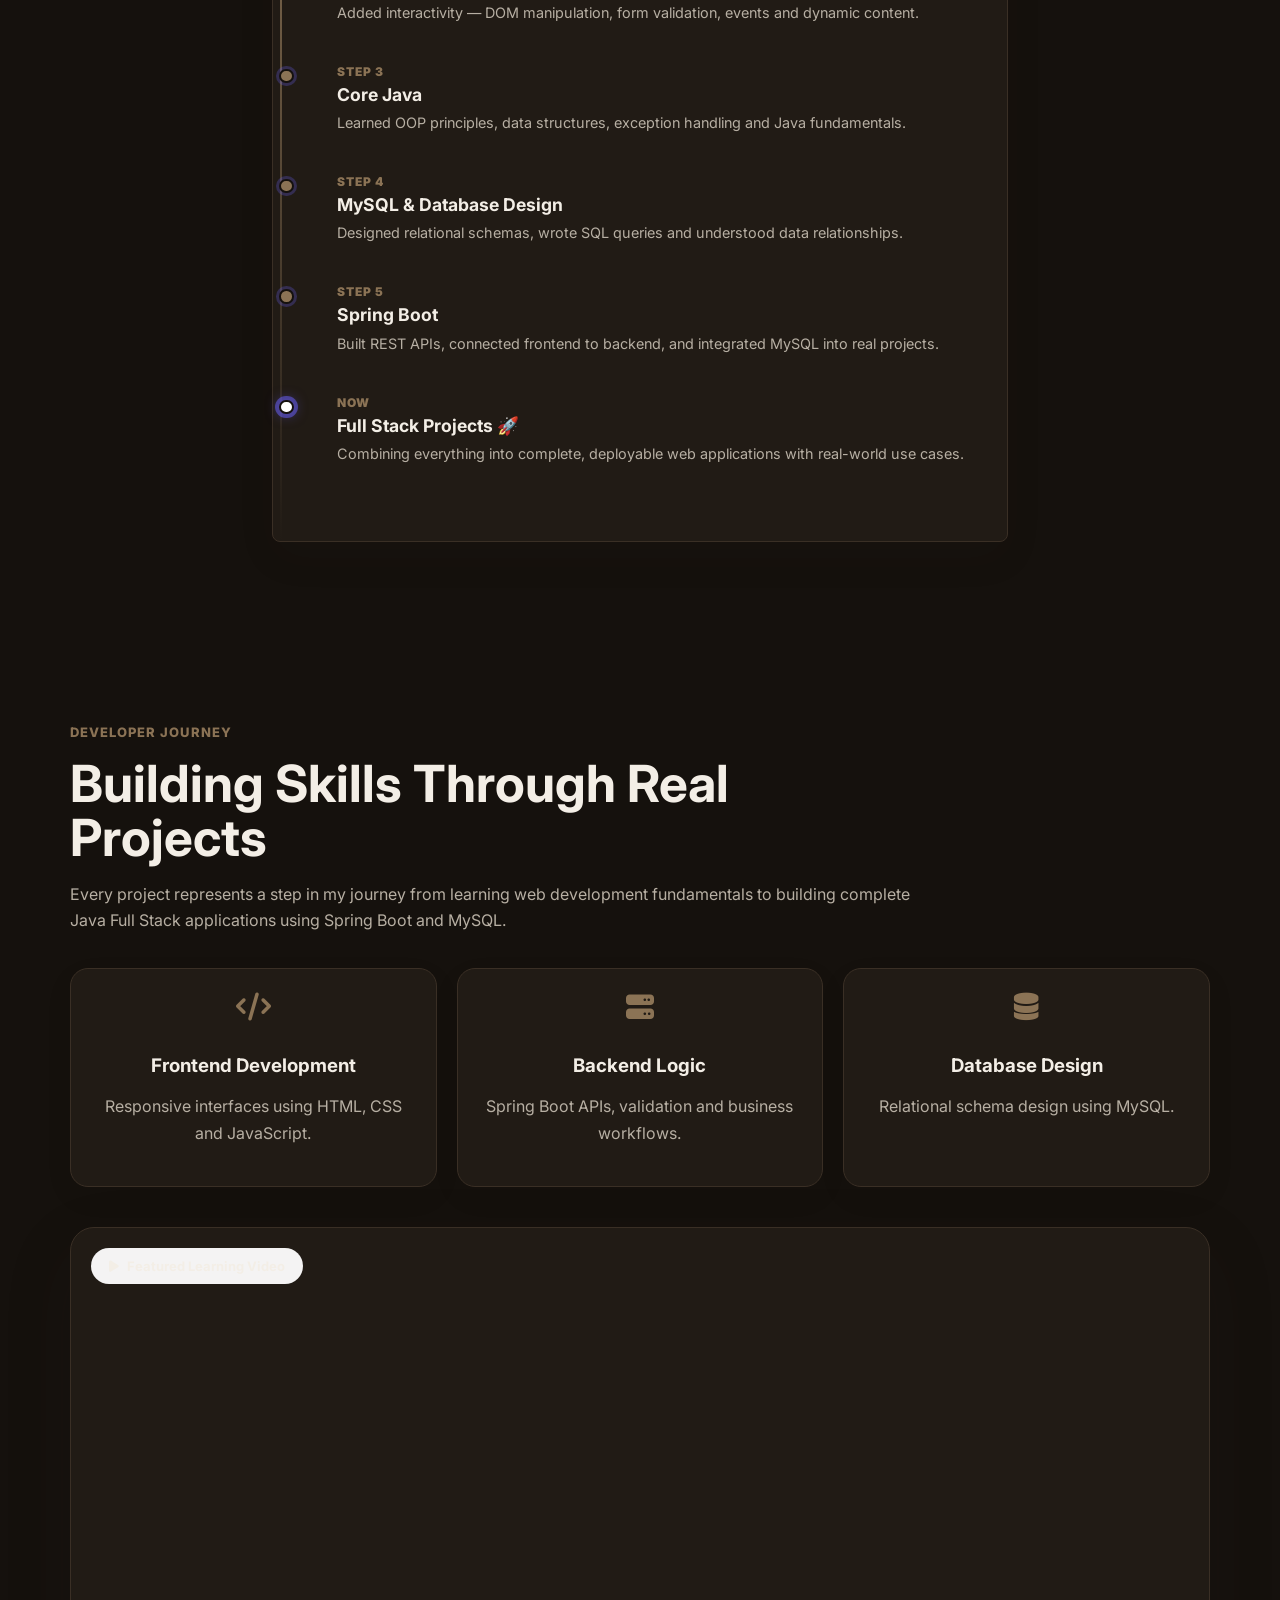
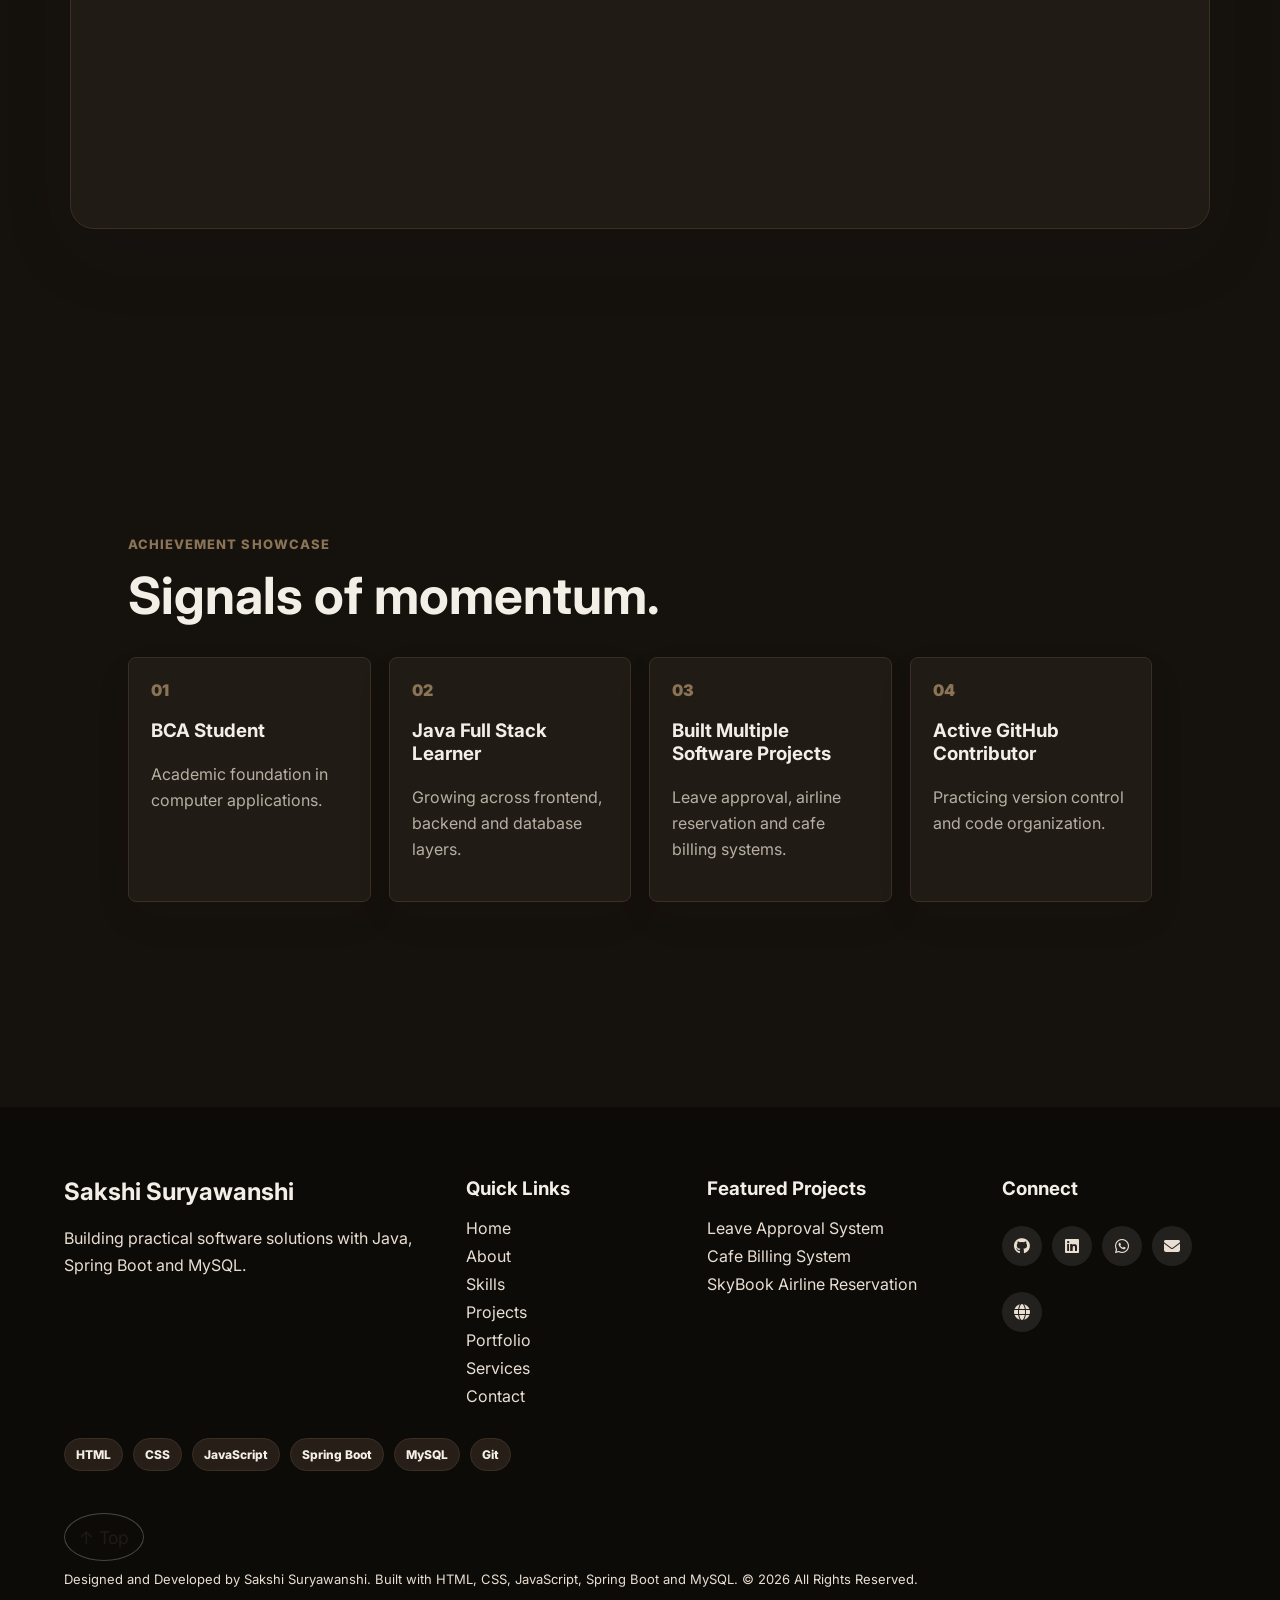
==== commit 0ba37de8: "Added location" ====
--- a/frontend/about.html
+++ b/frontend/about.html
@@ -179,7 +179,7 @@
   <a class="whatsapp-float" href="https://wa.me/917499683725?text=Hi%20Sakshi%2C%20I%20saw%20your%20portfolio%20and%20would%20like%20to%20connect." target="_blank" rel="noopener" aria-label="Chat on WhatsApp"><i class="fa-brands fa-whatsapp"></i></a>
   <footer class="premium-footer">
     <div class="footer-grid">
-      <section><h2>Sakshi Suryawanshi</h2><p>Building practical software solutions with Java, Spring Boot and MySQL.</p><p class="status-dot">Current Status: Learning Java Full Stack Development and building real-world projects.</p></section>
+      <section><h2>Sakshi Suryawanshi</h2><p>Building practical software solutions with Java, Spring Boot and MySQL.</p></section>
       <section><h3>Quick Links</h3><a href="index.html">Home</a><a href="about.html">About</a><a href="index.html#skills">Skills</a><a href="projects.html">Projects</a><a href="index.html">Portfolio</a><a href="services.html">Services</a><a href="contact.html">Contact</a></section>
       <section><h3>Featured Projects</h3><a href="leave-approval.html">Leave Approval System</a><a href="cafe-billing.html">Cafe Billing System</a><a href="skybook.html">SkyBook Airline Reservation</a></section>
       <section><h3>Connect</h3><div class="footer-icons"><a href="https://github.com/Sakshii-18" target="_blank"><i class="fa-brands fa-github"></i></a><a href="https://www.linkedin.com/in/sakshi-suryawanshii/" target="_blank"><i class="fa-brands fa-linkedin"></i></a><a href="https://wa.me/917499683725?text=Hi%20Sakshi%2C%20I%20saw%20your%20portfolio%20and%20would%20like%20to%20connect." target="_blank" rel="noopener"><i class="fa-brands fa-whatsapp"></i></a><a href="mailto:ms.sakshisuryawanshi18@gmail.com"><i class="fa-solid fa-envelope"></i></a><a href="https://sakshi-suryawanshiportfolio.netlify.app/" target="_blank" rel="noopener"><i class="fa-solid fa-globe"></i></a></div></section>
--- a/frontend/styles.css
+++ b/frontend/styles.css
@@ -441,7 +441,7 @@
 .service-grid { grid-template-columns: repeat(3, minmax(0, 1fr)); }
 .service-card { display: grid; align-content: start; gap: 12px; }
 .service-card ul { padding-left: 18px; }
-.approach-steps { display: grid; grid-template-columns: repeat(5, 1fr); gap: 12px; }
+.approach-steps { display: grid; grid-template-columns: repeat(auto-fit, minmax(140px, 1fr)); gap: 12px; }
 .approach-steps span { padding: 18px; background: var(--card); border: 1px solid var(--border); border-radius: 8px; font-weight: 900; }
 .quick-connect { margin: 0 clamp(18px, 5vw, 70px) clamp(54px, 8vw, 90px); }
 .contact-connect { margin: 0; }
@@ -452,6 +452,13 @@
 .connect-icons a::after { content: attr(data-tooltip); position: absolute; left: 50%; bottom: calc(100% + 8px); transform: translateX(-50%); padding: 6px 9px; color: var(--card); background: var(--text); border-radius: 6px; font-size: 12px; white-space: nowrap; opacity: 0; pointer-events: none; transition: 180ms ease; }
 .connect-icons a:hover::after { opacity: 1; }
 .service-enquiry-cta { margin: 0 clamp(18px, 5vw, 70px) clamp(54px, 8vw, 110px); text-align: center; }
+
+.thinking-section { padding: clamp(54px, 8vw, 110px) clamp(18px, 5vw, 70px) 0; }
+.thinking-grid { display: grid; grid-template-columns: repeat(auto-fit, minmax(180px, 1fr)); gap: 16px; }
+.thinking-card { display: flex; align-items: center; gap: 12px; padding: 18px 20px; background: var(--card); border: 1px solid var(--border); border-radius: 8px; box-shadow: 0 16px 40px rgba(44,37,32,.06); font-weight: 800; }
+.thinking-card i { display: grid; place-items: center; width: 30px; height: 30px; border-radius: 50%; background: rgba(24,115,91,.14); color: var(--green); flex-shrink: 0; }
+.thinking-note { margin-top: 22px; font-weight: 700; }
+.cta-actions-center { justify-content: center; margin-top: 20px; }
 
 .contact-premium { align-items: start; }
 .step-flow, .trust-list { display: grid; gap: 12px; margin: 28px 0; }
@@ -477,11 +484,10 @@
 
 .about-hero { grid-template-columns: minmax(0, 1fr) 380px; }
 .portrait-visual { position: relative; min-height: 390px; }
-.orbit { position: absolute; inset: 20px; border: 2px dashed #B9AA98; border-radius: 50%; animation: spin 18s linear infinite; }
+.orbit { position: absolute; inset: 20px; border: 2px dashed #796d5d; border-radius: 50%; animation: spin 18s linear infinite; }
 .profile-panel { position: absolute; inset: 86px 28px; display: grid; align-content: center; gap: 10px; padding: 28px; color: var(--card); background: linear-gradient(135deg, var(--text), #5D4D3F); border-radius: 8px; box-shadow: var(--shadow); }
-.profile-panel span { color: #F5E7D4; font-weight: 800; }
-.profile-panel strong { font-size: 28px; line-height: 1.1; }
-.profile-panel p { color: #F1E8DE; }
+.profile-panel span { color: #352a1a; font-weight: 800; }
+.profile-panel p { color: #211f1d; }
 .profile-photo { width: 78px; height: 78px; border-radius: 50%; object-fit: cover; border: 3px solid rgba(255,255,255,.25); box-shadow: 0 8px 20px rgba(0,0,0,.25); }
 .about-photo-space { display: flex; align-items: center; justify-content: center; min-height: 390px; }
 .about-photo { width: 100%; max-width: 340px; aspect-ratio: 1 / 1; border-radius: 16px; object-fit: cover; box-shadow: var(--shadow); border: 1px solid var(--border); }
@@ -494,7 +500,30 @@
 .status-dot { padding: 10px 12px; background: rgba(255,255,255,.08); border-radius: 8px; }
 .footer-icons { display: flex; gap: 10px; flex-wrap: wrap; }
 .footer-icons a { display: grid; place-items: center; width: 40px; aspect-ratio: 1; background: rgba(255,255,255,.09); border-radius: 50%; }
+.footer-location{
+  margin-top:18px;
+}
+
+.footer-location a{
+  display:inline-flex;
+  align-items:center;
+  gap:10px;
+  text-decoration:none;
+  color:white;
+  font-size:.95rem;
+  transition:.3s ease;
+}
+
+.footer-location a:hover{
+  color:var(--accent);
+  transform:translateX(4px);
+}
+
+.footer-location i{
+  color:#d97706;
+}
 .back-top { margin-top: 18px; padding: 10px 14px; border: 1px solid rgba(255,255,255,.24); color: var(--card); background: transparent; border-radius: 8px; cursor: pointer; }
+
 .copyright { margin-top: 20px; font-size: 13px; }
 
 .reveal { opacity: 0; transform: translateY(28px); transition: opacity 700ms ease, transform 700ms ease; }
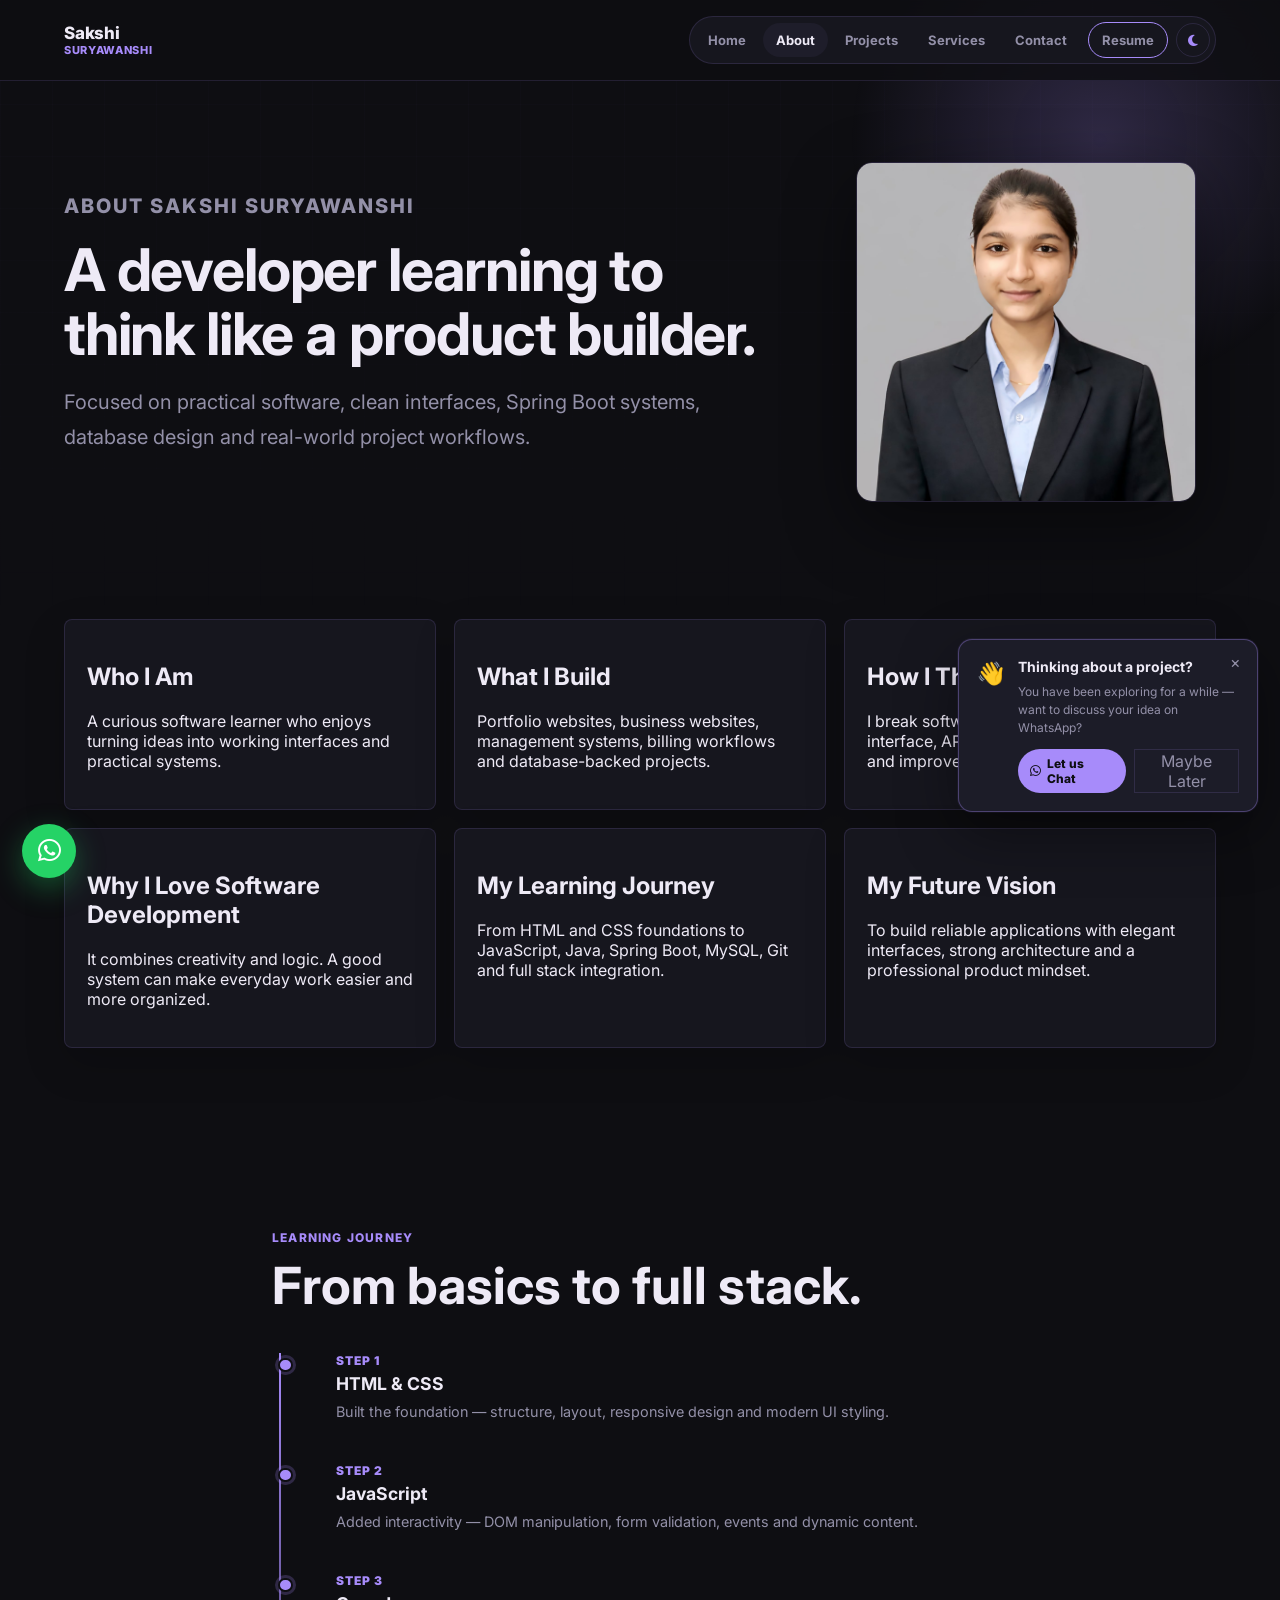
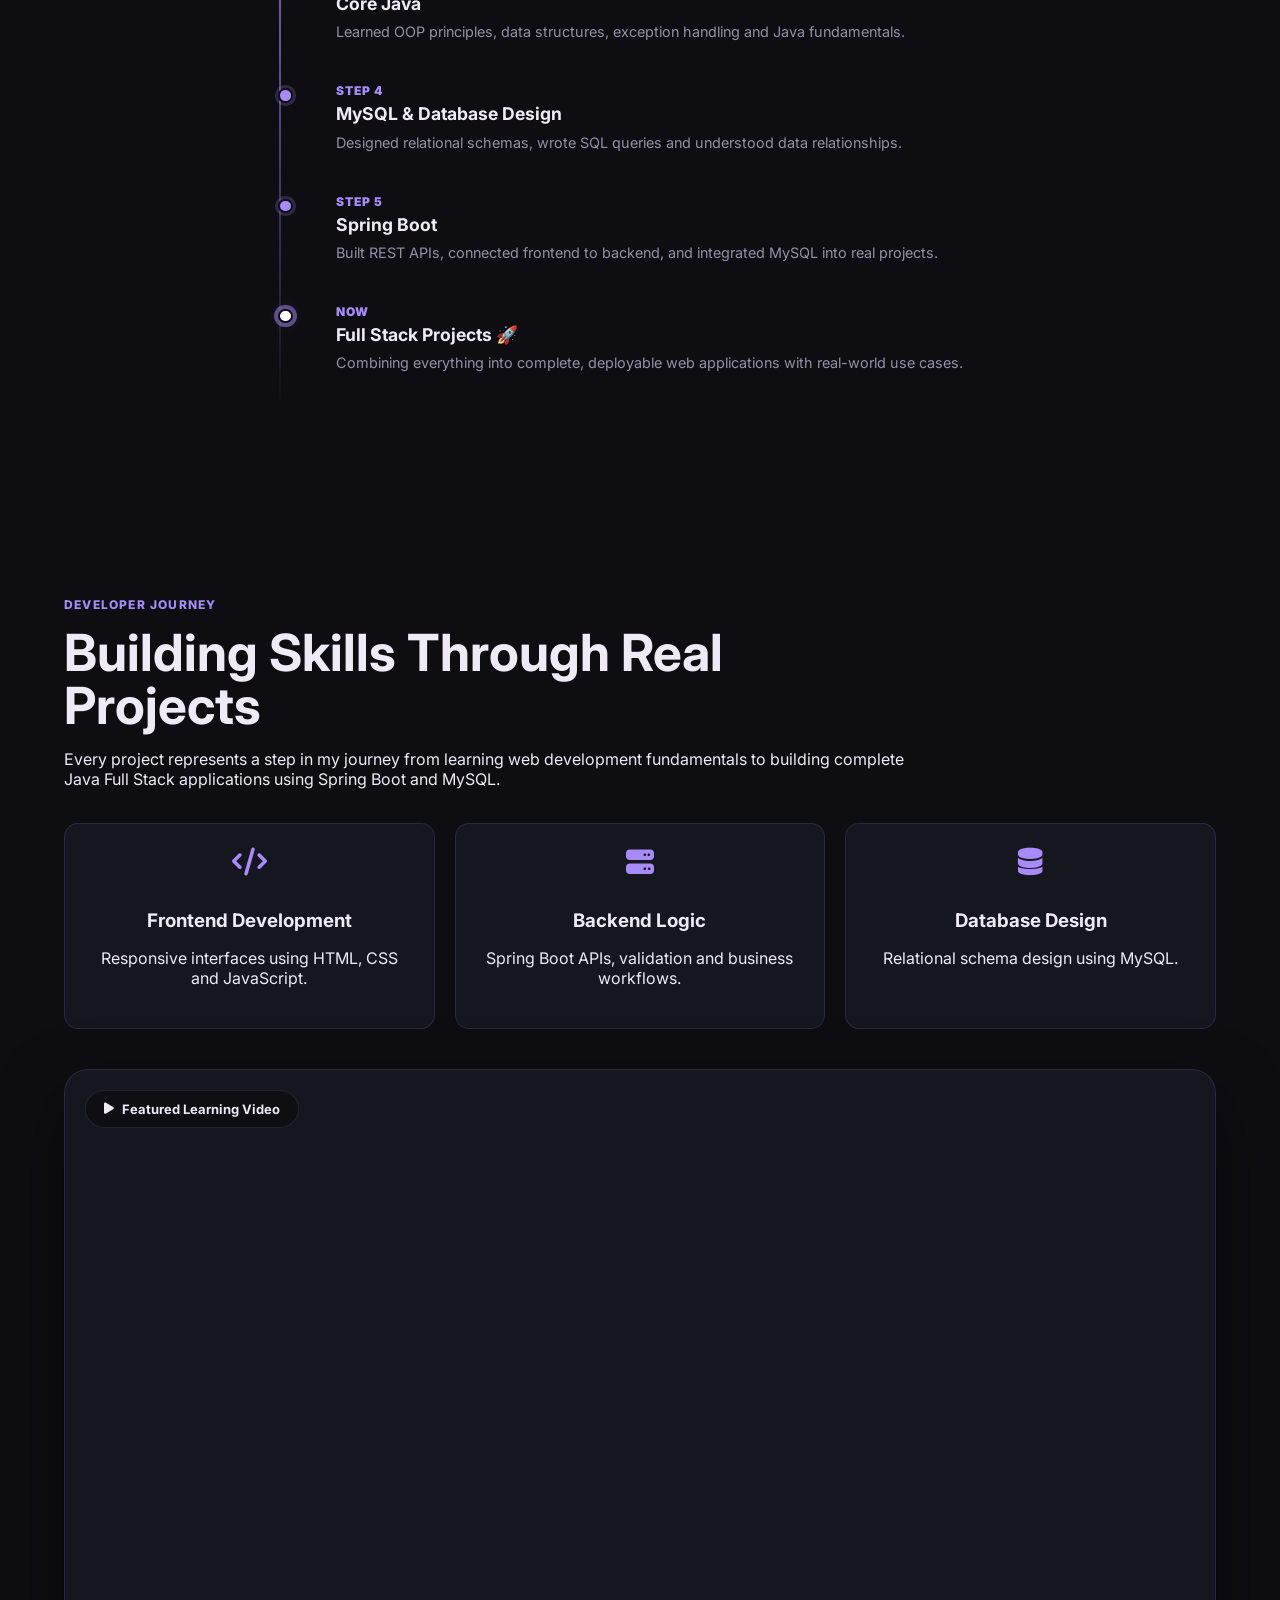
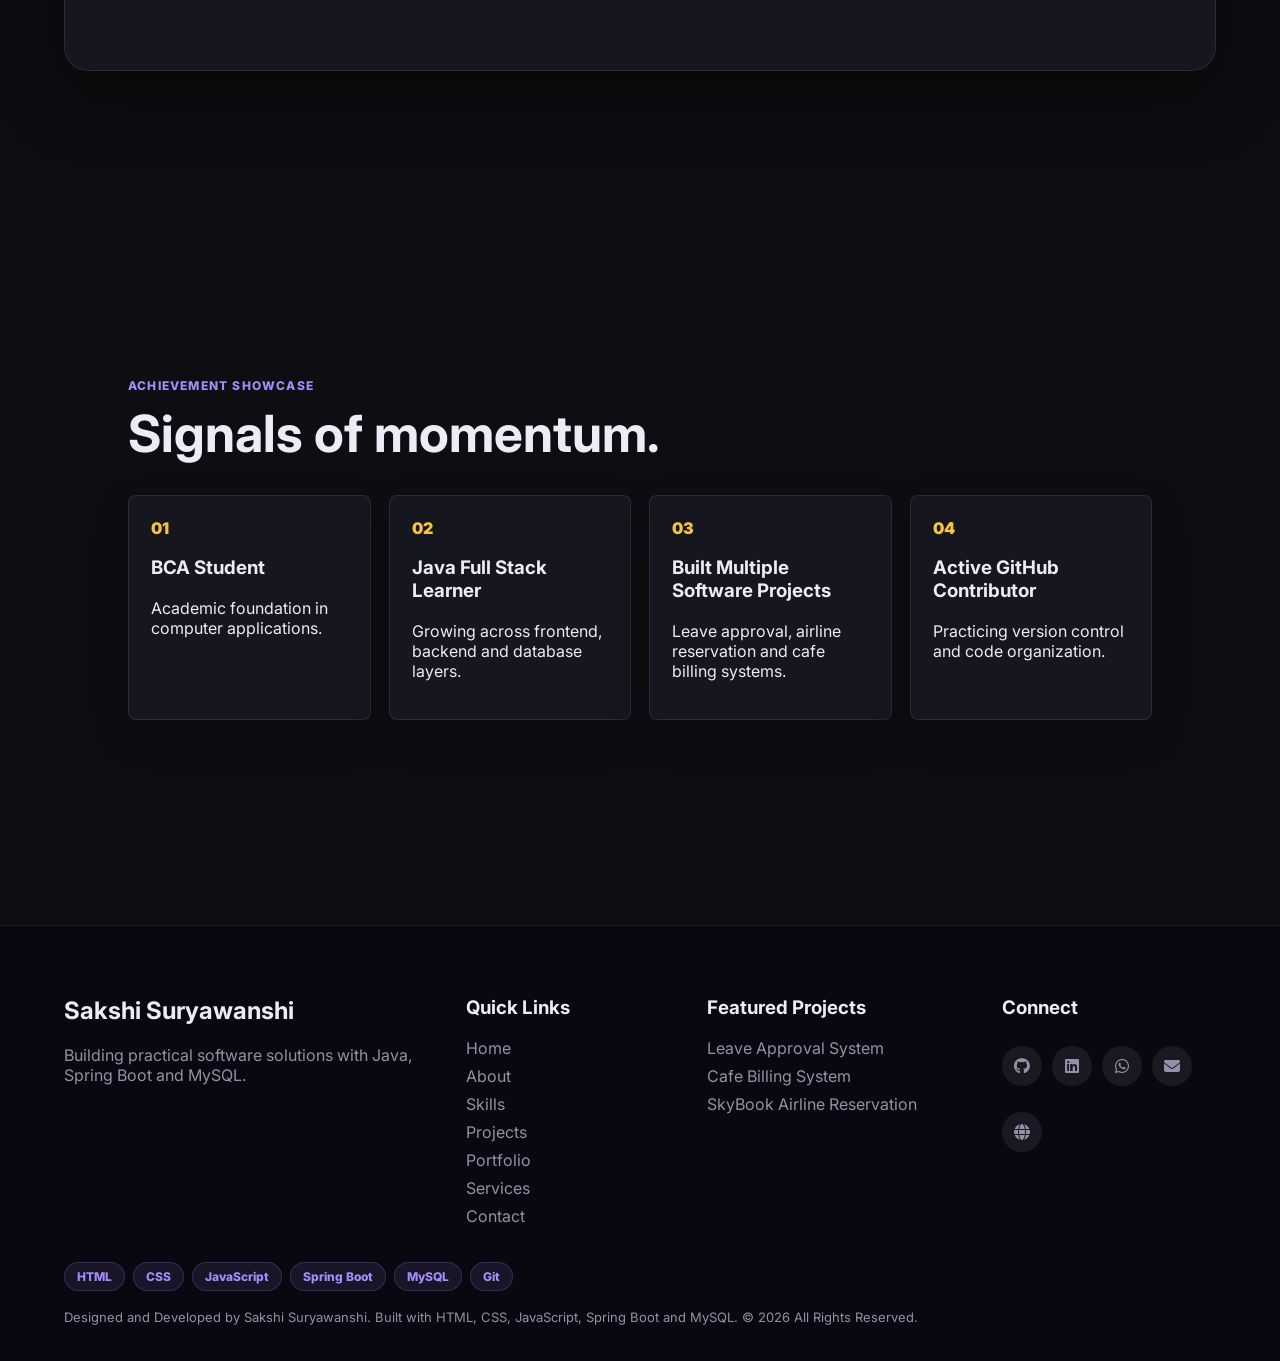
==== commit afc6e938: "added email" ====
--- a/frontend/about.html
+++ b/frontend/about.html
@@ -1,6 +1,7 @@
 <!DOCTYPE html>
 <html lang="en">
 <head>
+  <script>document.documentElement.setAttribute("data-theme", localStorage.getItem("theme") || "dark");</script>
   <meta charset="UTF-8">
   <meta name="viewport" content="width=device-width, initial-scale=1.0">
   <title>About | Sakshi Suryawanshi</title>
@@ -185,7 +186,7 @@
       <section><h3>Connect</h3><div class="footer-icons"><a href="https://github.com/Sakshii-18" target="_blank"><i class="fa-brands fa-github"></i></a><a href="https://www.linkedin.com/in/sakshi-suryawanshii/" target="_blank"><i class="fa-brands fa-linkedin"></i></a><a href="https://wa.me/917499683725?text=Hi%20Sakshi%2C%20I%20saw%20your%20portfolio%20and%20would%20like%20to%20connect." target="_blank" rel="noopener"><i class="fa-brands fa-whatsapp"></i></a><a href="mailto:ms.sakshisuryawanshi18@gmail.com"><i class="fa-solid fa-envelope"></i></a><a href="https://sakshi-suryawanshiportfolio.netlify.app/" target="_blank" rel="noopener"><i class="fa-solid fa-globe"></i></a></div></section>
     </div>
     <div class="footer-badges"><span>HTML</span><span>CSS</span><span>JavaScript</span><span>Spring Boot</span><span>MySQL</span><span>Git</span></div>
-    <button class="back-top" data-back-top>↑ Top</button>
+    <button class="back-top" data-back-top aria-label="Back to top"><i class="fa-solid fa-arrow-up"></i></button>
     <p class="copyright">Designed and Developed by Sakshi Suryawanshi. Built with HTML, CSS, JavaScript, Spring Boot and MySQL. © 2026 All Rights Reserved.</p>
   </footer>
   <script src="script.js"></script>
--- a/frontend/styles.css
+++ b/frontend/styles.css
@@ -1,781 +1,1002 @@
+/* ═══════════════════════════════════════════════════════════════
+   SAKSHI SURYAWANSHI PORTFOLIO — VIOLET + GOLD DARK THEME
+   Default: Dark. Toggle to Light stored in localStorage.
+═══════════════════════════════════════════════════════════════ */
+
+/* ── Design Tokens ─────────────────────────────────────────── */
 :root {
-  --bg: #FAF7F2;
-  --card: #FFFFFF;
-  --text: #2C2520;
-  --muted: #6B645D;
-  --accent: #8B7355;
-  --border: #E7E1D8;
-  --cream: #F2ECE4;
-  --green: #18735B;
-  --blue: #355C8C;
-  --rose: #B85C6A;
-  --shadow: 0 24px 70px rgba(44, 37, 32, 0.12);
-}
-
-* { box-sizing: border-box; }
+  /* Dark (default) */
+  --bg:          #0e0e12;
+  --card:        #16161e;
+  --card2:       #1c1c28;
+  --text:        #eeeaf6;
+  --muted:       #9390a8;
+  --accent:      #a78bfa;   /* violet */
+  --gold:        #f5c542;   /* gold   */
+  --border:      rgba(167,139,250,.14);
+  --cream:       #1e1d2a;
+  --shadow:      0 24px 70px rgba(0,0,0,.45);
+  --glow-v:      rgba(167,139,250,.22);
+  --glow-g:      rgba(245,197,66,.18);
+  /* legacy aliases kept for case study pages */
+  --green:       #7dd3a8;
+  --blue:        #a78bfa;
+  --rose:        #f87c9a;
+  --accent-warm: #f5c542;
+  color-scheme: dark;
+}
+
+/* ── Light override ─────────────────────────────────────────── */
+[data-theme="light"] {
+  --bg:          #f8f7ff;
+  --card:        #ffffff;
+  --card2:       #f1effe;
+  --text:        #1a1730;
+  --muted:       #6b6585;
+  --accent:      #7c3aed;
+  --gold:        #c98e00;
+  --border:      rgba(124,58,237,.15);
+  --cream:       #ede9fe;
+  --shadow:      0 24px 70px rgba(100,60,200,.10);
+  --glow-v:      rgba(124,58,237,.12);
+  --glow-g:      rgba(201,142,0,.12);
+  --green:       #16a34a;
+  --blue:        #7c3aed;
+  --rose:        #e11d48;
+  color-scheme: light;
+}
+
+/* ── Reset & Base ───────────────────────────────────────────── */
+*, *::before, *::after { box-sizing: border-box; }
 html { scroll-behavior: smooth; }
 body {
   margin: 0;
-  font-family: Inter, system-ui, -apple-system, BlinkMacSystemFont, "Segoe UI", sans-serif;
+  font-family: Inter, system-ui, -apple-system, "Segoe UI", sans-serif;
   color: var(--text);
   background: var(--bg);
   overflow-x: hidden;
-}
+  transition: background 350ms ease, color 350ms ease;
+}
+a { color: inherit; text-decoration: none; }
+button, input, textarea, select { font: inherit; }
+
+/* Hero ambient glow */
 body::before {
   content: "";
-  position: absolute;
-  top: 120px;
-  right: 4vw;
-  width: 400px;
-  height: 400px;
+  position: fixed;
+  top: -120px; right: -80px;
+  width: 520px; height: 520px;
   border-radius: 50%;
-  background: #8B7355;
-  filter: blur(150px);
-  opacity: .08;
+  background: radial-gradient(circle, var(--glow-v), transparent 68%);
+  pointer-events: none; z-index: 0;
+}
+body::after {
+  content: "";
+  position: fixed;
+  inset: 0; z-index: 0;
+  background-image:
+    linear-gradient(rgba(167,139,250,.028) 1px, transparent 1px),
+    linear-gradient(90deg, rgba(167,139,250,.028) 1px, transparent 1px);
+  background-size: 52px 52px;
+  mask-image: linear-gradient(to bottom, rgba(0,0,0,.7), transparent 75%);
   pointer-events: none;
 }
-a { color: inherit; text-decoration: none; }
-button, input, textarea, select { font: inherit; }
-
-.loader {
-  position: fixed; inset: 0; z-index: 50; display: grid; place-items: center; align-content: center; gap: 16px;
-  color: var(--card); background: var(--text); transition: opacity 500ms ease, visibility 500ms ease;
-}
-.loader div { width: 52px; aspect-ratio: 1; border: 3px solid rgba(255,255,255,.18); border-top-color: var(--accent); border-radius: 50%; animation: spin 900ms linear infinite; }
-.loader.hide { opacity: 0; visibility: hidden; pointer-events: none; }
-@keyframes spin { to { transform: rotate(360deg); } }
-.scroll-progress { position: fixed; top: 0; left: 0; height: 4px; width: 0; z-index: 60; background: linear-gradient(90deg, var(--accent), var(--green), var(--blue)); }
-.cursor-glow { position: fixed; width: 260px; aspect-ratio: 1; pointer-events: none; z-index: 1; border-radius: 50%; background: radial-gradient(circle, rgba(139,115,85,.18), transparent 65%); transform: translate(-50%, -50%); }
-
+body > * { position: relative; z-index: 1; }
+
+/* ── Scroll Progress ────────────────────────────────────────── */
+.scroll-progress {
+  position: fixed; top: 0; left: 0;
+  height: 3px; width: 0; z-index: 60;
+  background: linear-gradient(90deg, var(--accent), var(--gold));
+  transition: width 80ms linear;
+}
+
+/* ── Header ─────────────────────────────────────────────────── */
 .site-header {
-  position: sticky; top: 0; z-index: 20; display: flex; justify-content: space-between; align-items: center; gap: 20px;
-  padding: 18px clamp(18px, 5vw, 70px); background: rgba(250,247,242,.88); backdrop-filter: blur(18px); border-bottom: 1px solid var(--border);
-}
-.brand { font-weight: 800; }
-.brand span { display: block; color: var(--accent); font-size: 12px; }
-.nav { display: flex; gap: 6px; padding: 6px; background: var(--card); border: 1px solid var(--border); border-radius: 999px; }
-.nav a { padding: 10px 14px; color: var(--muted); border-radius: 999px; font-size: 14px; font-weight: 700; white-space: nowrap; }
+  position: sticky; top: 0; z-index: 20;
+  display: flex; justify-content: space-between; align-items: center; gap: 20px;
+  padding: 16px clamp(18px,5vw,70px);
+  background: rgba(14,14,18,.82);
+  backdrop-filter: blur(20px);
+  border-bottom: 1px solid var(--border);
+  transition: background 350ms ease;
+}
+[data-theme="light"] .site-header { background: rgba(248,247,255,.88); }
+
+.brand { font-weight: 800; font-size: 17px; letter-spacing: -.01em; }
+.brand span { display: block; color: var(--accent); font-size: 11px; letter-spacing: .06em; text-transform: uppercase; }
+
+.nav {
+  display: flex; gap: 4px; align-items: center;
+  padding: 5px; background: var(--card);
+  border: 1px solid var(--border); border-radius: 999px;
+}
+.nav a {
+  padding: 9px 13px; color: var(--muted);
+  border-radius: 999px; font-size: 13px; font-weight: 700;
+  white-space: nowrap; transition: 180ms ease;
+}
 .nav a.active, .nav a:hover { color: var(--text); background: var(--cream); }
 
+.btn-nav-resume {
+  display: inline-flex; align-items: center;
+  padding: 7px 14px;
+  border: 1.5px solid var(--accent);
+  border-radius: 999px;
+  color: var(--accent); font-size: 13px; font-weight: 700;
+  transition: 180ms ease; margin-left: 4px;
+}
+.btn-nav-resume:hover { background: var(--accent); color: #fff; }
+
+.theme-toggle {
+  background: none; border: 1.5px solid var(--border);
+  color: var(--accent); border-radius: 50%;
+  width: 34px; height: 34px; cursor: pointer;
+  display: flex; align-items: center; justify-content: center;
+  font-size: 13px; margin-left: 4px; flex-shrink: 0;
+  transition: 180ms ease;
+}
+.theme-toggle:hover { background: var(--accent); color: #fff; border-color: var(--accent); }
+
+/* ── Buttons ────────────────────────────────────────────────── */
+.btn {
+  display: inline-flex; justify-content: center; align-items: center;
+  min-height: 46px; padding: 0 22px;
+  border: 1px solid var(--border); border-radius: 8px;
+  font-weight: 800; cursor: pointer; transition: 200ms ease;
+}
+.btn.primary {
+  color: #0e0e12; background: var(--accent); border-color: var(--accent);
+}
+.btn.primary:hover {
+  transform: translateY(-2px);
+  box-shadow: 0 16px 40px var(--glow-v);
+  filter: brightness(1.08);
+}
+.btn.ghost { background: var(--card); color: var(--text); }
+.btn.ghost:hover {
+  transform: translateY(-2px);
+  box-shadow: 0 12px 32px rgba(0,0,0,.25);
+  border-color: var(--accent);
+}
+
+/* ── Eyebrow ────────────────────────────────────────────────── */
+.eyebrow {
+  margin: 0 0 14px;
+  color: var(--accent); font-size: 12px; font-weight: 800;
+  letter-spacing: .1em; text-transform: uppercase;
+}
+
+/* ── Section layout ─────────────────────────────────────────── */
+.featured-work, .stack-section, .lab-band, .project-list,
+.achievement-section, .services-grid-section, .approach-section,
+.available-section, .contact-connect, .choice-section,
+.provide-section, .faq-section, .home-cta,
+.thinking-section, .journey-video-section {
+  padding: clamp(54px,8vw,110px) clamp(18px,5vw,70px);
+}
+.section-heading { max-width: 840px; margin-bottom: 34px; }
+.section-heading h2 { margin: 0; font-size: clamp(30px,4vw,54px); line-height: 1.05; }
+
+/* ── Hero ───────────────────────────────────────────────────── */
 .hero, .page-hero {
-  min-height: auto; display: grid; grid-template-columns: minmax(0, 1fr);
-  gap: clamp(28px, 5vw, 70px); align-items: center; padding: clamp(28px, 5vw, 56px) clamp(18px, 5vw, 70px) clamp(44px, 8vw, 92px);
-}
-.hero {
-  grid-template-columns: minmax(0, 1.15fr) minmax(280px, .85fr);
-}
-.contact-premium {
-  min-height: auto; display: grid; grid-template-columns: minmax(0, 1fr) minmax(320px, .9fr);
-  gap: clamp(28px, 5vw, 70px); align-items: start; padding: clamp(28px, 5vw, 56px) clamp(18px, 5vw, 70px) clamp(44px, 8vw, 92px);
-}
-.services-hero { grid-template-columns: 1fr; }
-.hero h1, .page-hero h1, .contact-premium h1 { margin: 0; max-width: 800px; font-size: clamp(34px, 4.6vw, 60px); line-height: 1.08; letter-spacing: -.01em; }
-.hero-text, .page-hero p, .contact-copy p { max-width: 720px; color: var(--muted); font-size: clamp(17px, 2vw, 21px); line-height: 1.7; }
-.eyebrow { margin: 0 0 14px; color: var(--accent); font-size: 13px; font-weight: 800; letter-spacing: .08em; text-transform: uppercase; }
-.hero-visual { display: grid; gap: 16px; }
-.hero-visual-card { padding: 26px; background: var(--card); border: 1px solid var(--border); border-radius: 14px; box-shadow: var(--shadow); }
-.hero-visual-card h3 { margin: 0 0 6px; font-size: 18px; }
-.hero-visual-card p { margin: 0; color: var(--muted); font-size: 14px; line-height: 1.5; }
-.hero-visual-stats { display: grid; grid-template-columns: 1fr 1fr; gap: 14px; }
-.hero-visual-stats div { padding: 18px 16px; background: var(--card); border: 1px solid var(--border); border-radius: 12px; text-align: center; }
+  display: grid; grid-template-columns: minmax(0,1.15fr) minmax(280px,.85fr);
+  gap: clamp(28px,5vw,70px); align-items: center;
+  padding: clamp(28px,5vw,56px) clamp(18px,5vw,70px) clamp(44px,8vw,92px);
+  position: relative; overflow: hidden;
+}
+.page-hero { grid-template-columns: minmax(0,1fr); }
+.about-hero { grid-template-columns: minmax(0,1fr) 380px; }
+
+.hero::before {
+  content: "";
+  position: absolute; top: 10%; right: 4%;
+  width: min(44vw,560px); aspect-ratio: 1;
+  border: 1px solid rgba(167,139,250,.18);
+  border-radius: 50%;
+  animation: slowFloat 9s ease-in-out infinite;
+  pointer-events: none;
+}
+.hero::after {
+  content: "";
+  position: absolute; right: 8%; bottom: 8%;
+  width: 170px; height: 170px;
+  background: radial-gradient(circle, var(--glow-g), transparent 68%);
+  animation: softPulse 4.5s ease-in-out infinite;
+  pointer-events: none;
+}
+
+.hero h1, .page-hero h1 {
+  margin: 0; max-width: 800px;
+  font-size: clamp(34px,4.6vw,60px); line-height: 1.08; letter-spacing: -.02em;
+}
+.hero-text, .page-hero p {
+  max-width: 720px; color: var(--muted);
+  font-size: clamp(16px,1.8vw,20px); line-height: 1.75;
+}
+.hero-actions, .project-actions { display: flex; flex-wrap: wrap; gap: 12px; margin-top: 28px; }
+
+/* Hero visual panel */
+.hero-visual { display: grid; gap: 14px; }
+.hero-visual-card {
+  padding: 24px; background: var(--card);
+  border: 1px solid var(--border); border-radius: 14px; box-shadow: var(--shadow);
+}
+.hero-visual-card h3 { margin: 0 0 6px; font-size: 17px; }
+.hero-visual-card p  { margin: 0; color: var(--muted); font-size: 14px; line-height: 1.5; }
+
+.hero-visual-stats { display: grid; grid-template-columns: 1fr 1fr; gap: 12px; }
+.hero-visual-stats div {
+  padding: 18px 14px; background: var(--card);
+  border: 1px solid var(--border); border-radius: 12px; text-align: center;
+}
 .hero-visual-stats strong { display: block; font-size: 26px; color: var(--accent); }
-.hero-visual-stats span { font-size: 12px; color: var(--muted); font-weight: 700; text-transform: uppercase; letter-spacing: .04em; }
-.hero-visual-list { display: grid; gap: 10px; padding: 22px; background: var(--card); border: 1px solid var(--border); border-radius: 14px; box-shadow: var(--shadow); }
+.hero-visual-stats span  { font-size: 12px; color: var(--muted); font-weight: 700; text-transform: uppercase; letter-spacing: .04em; }
+
+.hero-visual-list {
+  display: grid; gap: 10px; padding: 20px;
+  background: var(--card); border: 1px solid var(--border); border-radius: 14px;
+}
 .hero-visual-list div { display: flex; align-items: center; gap: 10px; font-size: 14px; font-weight: 700; }
-.hero-visual-list i { color: var(--accent); width: 18px; text-align: center; }
-.hero-actions, .project-actions { display: flex; flex-wrap: wrap; gap: 12px; margin-top: 28px; }
-.btn { display: inline-flex; justify-content: center; align-items: center; min-height: 46px; padding: 0 18px; border: 1px solid var(--border); border-radius: 8px; font-weight: 800; cursor: pointer; transition: 180ms ease; }
-.btn.primary { color: var(--card); background: var(--text); border-color: var(--text); }
-.btn.ghost { background: var(--card); }
-.btn:hover { transform: translateY(-2px); box-shadow: var(--shadow); }
-
-.metric-row, .stack-grid, .lab-grid, .achievement-grid, .story-grid, .feature-grid, .behind-grid, .service-grid {
-  display: grid; gap: 18px;
-}
-.metric-row { grid-template-columns: repeat(3, minmax(0, 1fr)); margin-top: 40px; max-width: 650px; }
-.metric-row div, .stack-grid article, .lab-card, .achievement-card, .story-card, .feature-grid article, .service-card, .quick-connect, .response-card {
-  padding: 22px; background: var(--card); border: 1px solid var(--border); border-radius: 8px; box-shadow: 0 16px 40px rgba(44,37,32,.06);
-}
-.metric-row strong { display: block; font-size: 32px; }
-.metric-row span, p, li { color: var(--muted); line-height: 1.65; }
-
-.laptop-mockup { position: relative; padding: 14px 14px 28px; background: var(--text); border-radius: 20px; box-shadow: var(--shadow); }
-.screen, .device-frame, .browser-mockup { overflow: hidden; background: var(--card); border: 1px solid var(--border); border-radius: 10px; }
-.keyboard { position: absolute; left: 9%; right: 9%; bottom: 8px; height: 8px; background: #5B5048; border-radius: 99px; }
-.browser-bar { display: flex; align-items: center; gap: 7px; height: 38px; padding: 0 12px; color: var(--muted); background: var(--cream); border-bottom: 1px solid var(--border); font-size: 12px; font-weight: 700; }
-.browser-bar i { width: 10px; aspect-ratio: 1; border-radius: 50%; background: var(--rose); }
-.browser-bar i:nth-child(2) { background: #D1A14A; }
-.browser-bar i:nth-child(3) { background: var(--green); }
-.dashboard-preview, .app-ui { min-height: 380px; display: grid; grid-template-columns: 70px 1fr 1fr; gap: 14px; padding: 18px; }
-.side-rail, .app-ui aside { grid-row: span 2; border-radius: 8px; background: linear-gradient(180deg, var(--text), #51453A); }
-.chart-card, .table-preview, .mini-kpis b, .workflow-strip span, .data-grid, .form-preview b { border-radius: 8px; background: var(--cream); }
-.chart-card.tall { min-height: 180px; background: linear-gradient(135deg, #EFE1CE, #D8E8DD); }
-.approval-chain { display: grid; gap: 8px; }
-.approval-chain b { display: grid; place-items: center; min-height: 40px; border-radius: 8px; background: #F6EFE6; color: var(--text); }
-.chart-card.grid-lines, .data-grid { grid-column: span 2; min-height: 150px; background-image: linear-gradient(var(--border) 1px, transparent 1px), linear-gradient(90deg, var(--border) 1px, transparent 1px); background-size: 28px 28px; }
-.table-preview { grid-column: span 2; min-height: 90px; }
-
-.featured-work, .stack-section, .lab-band, .project-list, .achievement-section, .services-grid-section, .approach-section, .available-section, .contact-connect {
-  padding: clamp(54px, 8vw, 110px) clamp(18px, 5vw, 70px);
-}
+.hero-visual-list i    { color: var(--accent); width: 18px; text-align: center; }
+
+/* Tech badges */
+.metric-row.tech-badges {
+  display: flex; flex-wrap: wrap; gap: 8px; margin-top: 28px;
+}
+.metric-row.tech-badges span {
+  padding: 6px 14px;
+  background: rgba(167,139,250,.1);
+  border: 1px solid rgba(167,139,250,.28);
+  border-radius: 999px; font-size: 12px; font-weight: 700;
+  color: var(--accent);
+  transition: 180ms ease;
+}
+.metric-row.tech-badges span:hover {
+  transform: translateY(-3px);
+  background: rgba(167,139,250,.2);
+  box-shadow: 0 8px 20px var(--glow-v);
+}
+
+/* Typing cursor */
+[data-typing]::after {
+  content: "|";
+  animation: blink .7s step-end infinite;
+  color: var(--gold);
+}
+@keyframes blink { 50% { opacity: 0; } }
+
+/* ── Project cards ──────────────────────────────────────────── */
 .featured-project-grid {
-  display: grid;
-  grid-template-columns: repeat(3, minmax(0, 1fr));
-  gap: 22px;
+  display: grid; grid-template-columns: repeat(3,minmax(0,1fr)); gap: 22px;
 }
 .featured-project-card {
-  display: grid;
-  overflow: hidden;
-  min-height: 100%;
+  display: grid; overflow: hidden; min-height: 100%;
   background: var(--card);
-  border: 1px solid var(--border);
-  border-radius: 8px;
-  box-shadow: 0 16px 40px rgba(44,37,32,.06);
-  transition: transform 220ms ease, box-shadow 220ms ease;
+  border: 1px solid var(--border); border-radius: 12px;
+  box-shadow: var(--shadow);
+  transition: transform 240ms ease, box-shadow 240ms ease, border-color 240ms ease;
 }
 .featured-project-card:hover {
   transform: translateY(-8px);
-  box-shadow: 0 28px 80px rgba(44,37,32,.16);
+  border-color: rgba(167,139,250,.40);
+  box-shadow: 0 28px 80px rgba(0,0,0,.5), 0 0 0 1px rgba(167,139,250,.12);
 }
 .project-thumb {
-  min-height: 230px;
-  border-bottom: 1px solid var(--border);
-}
-.project-card-body {
-  display: grid;
-  align-content: start;
-  gap: 10px;
-  padding: 22px;
-}
-.project-card-body h3 {
-  margin: 0;
-  font-size: 22px;
-}
-.project-card-body p {
-  margin: 0;
-}
+  min-height: 230px; border-bottom: 1px solid var(--border);
+  transition: transform 420ms ease, filter 420ms ease;
+}
+.featured-project-card:hover .project-thumb { transform: scale(1.025); filter: saturate(1.1); }
+.project-card-body { display: grid; align-content: start; gap: 10px; padding: 22px; }
+.project-card-body h3 { margin: 0; font-size: 21px; }
+.project-card-body p  { margin: 0; }
 .project-card-body strong {
-  display: inline-flex;
-  align-items: center;
-  gap: 6px;
-  margin-top: 6px;
-  opacity: 1;
-  transform: none;
-  color: var(--accent);
-  transition: 220ms ease;
-}
-.featured-project-card:hover strong {
-  gap: 10px;
-}
-.section-heading { max-width: 840px; margin-bottom: 34px; }
-.section-heading h2, .launch-panel h3, .demo-section h2 { margin: 0; font-size: clamp(30px, 4vw, 54px); line-height: 1.05; }
-.feature-showcase, .project-cover, .demo-section { display: grid; grid-template-columns: minmax(0, 1.25fr) minmax(300px, .75fr); gap: 28px; align-items: stretch; }
-.product-shot, .launch-panel, .architecture-panel, .timeline, .demo-section, .behind-build, .contact-form, .project-cover, .service-enquiry-cta {
-  padding: clamp(22px, 4vw, 36px); background: var(--card); border: 1px solid var(--border); border-radius: 8px; box-shadow: 0 16px 40px rgba(44,37,32,.06);
-}
-.app-ui { grid-template-columns: 88px 1fr; }
-.mini-kpis, .workflow-strip { display: grid; grid-template-columns: repeat(3, 1fr); gap: 12px; margin-bottom: 14px; }
-.workflow-strip { grid-template-columns: repeat(4, 1fr); }
-.workflow-strip span { display: grid; place-items: center; min-height: 44px; color: var(--text); font-weight: 800; font-size: 12px; }
-.mini-kpis b { min-height: 74px; }
-.data-grid { min-height: 220px; }
-.status-tag { display: inline-flex; padding: 8px 10px; color: #604A2F; background: #F5E7D4; border-radius: 999px; font-size: 12px; font-weight: 800; }
-.tech-pills, .footer-badges, .available-tags { display: flex; flex-wrap: wrap; gap: 10px; margin: 24px 0; }
-.tech-pills span, .footer-badges span, .available-tags span { padding: 8px 11px; border: 1px solid var(--border); border-radius: 999px; background: var(--cream); color: var(--text); font-size: 12px; font-weight: 800; }
-.tech-pills span:nth-child(4n+1) { background: rgba(139,115,85,.14); border-color: rgba(139,115,85,.3); color: #6B5640; }
-.tech-pills span:nth-child(4n+2) { background: rgba(24,115,91,.12); border-color: rgba(24,115,91,.3); color: #155B47; }
-.tech-pills span:nth-child(4n+3) { background: rgba(53,92,140,.12); border-color: rgba(53,92,140,.3); color: #2A4A6E; }
-.tech-pills span:nth-child(4n+4) { background: rgba(184,92,106,.12); border-color: rgba(184,92,106,.3); color: #8A2032; }
-
-.stack-grid { grid-template-columns: repeat(4, minmax(0, 1fr)); }
-.stack-grid i, .service-card i { color: var(--accent); font-size: 28px; }
-.lab-grid, .achievement-grid { grid-template-columns: repeat(4, minmax(0, 1fr)); }
-.story-grid { padding: 0 clamp(18px, 5vw, 70px) clamp(54px, 8vw, 110px); grid-template-columns: repeat(3, minmax(0, 1fr)); }
-.feature-grid { grid-template-columns: repeat(3, minmax(0, 1fr)); margin: 20px 0; }
-.behind-grid { grid-template-columns: repeat(3, minmax(0, 1fr)); }
-.lab-card span, .achievement-card span, .feature-grid span { color: var(--accent); font-weight: 900; }
-.project-case { margin-bottom: 70px; }
-.case-page {
-  padding: clamp(34px, 6vw, 70px) clamp(18px, 5vw, 70px);
-  position: relative;
-}
-.sticky-back {
-  position: sticky;
-  top: 90px;
-  z-index: 15;
-  display: inline-flex;
-  align-items: center;
-  gap: 8px;
-  margin-bottom: 18px;
-  padding: 10px 16px;
-  background: var(--card);
-  border: 1px solid var(--border);
-  border-radius: 999px;
-  font-weight: 800;
-  font-size: 13px;
-  box-shadow: 0 10px 26px rgba(44,37,32,.10);
-  transition: 180ms ease;
-}
-.sticky-back:hover {
-  transform: translateX(-3px);
-  box-shadow: var(--shadow);
-}
-.case-hero {
-  display: grid;
-  grid-template-columns: minmax(0, .85fr) minmax(320px, 1fr);
-  gap: clamp(24px, 5vw, 58px);
-  align-items: start;
-  min-height: auto;
-  padding-top: 10px;
-}
-.case-hero h1 {
-  margin: 0;
-  font-size: clamp(42px, 6vw, 76px);
-  line-height: 1;
-}
-.case-hero p {
-  font-size: 18px;
-}
-.case-banner {
-  min-height: 440px;
-  border: 1px solid var(--border);
-  border-radius: 12px;
-  box-shadow: var(--shadow);
-}
-.case-section {
-  margin: 26px 0;
-  padding: clamp(22px, 4vw, 38px);
-  background: var(--card);
-  border: 1px solid var(--border);
-  border-radius: 8px;
-  box-shadow: 0 16px 40px rgba(44,37,32,.06);
-}
-.case-section h2 {
-  margin: 0 0 12px;
-  font-size: clamp(28px, 4vw, 46px);
-  line-height: 1.08;
-}
-
-.journey-video-section{
-  padding:100px 70px;
-}
-
-.video-showcase{
-  position:relative;
-  margin-top:40px;
-  border-radius:24px;
-  overflow:hidden;
-  background:var(--card);
-  border:1px solid var(--border);
-  box-shadow:var(--shadow);
-}
-
-.video-showcase iframe{
-  width:100%;
-  height:600px;
-  border:none;
-  display:block;
-}
-
-.video-badge{
-  position:absolute;
-  top:20px;
-  left:20px;
-  z-index:2;
-  padding:10px 18px;
-  border-radius:999px;
-  background:rgba(255,255,255,.95);
-  font-size:13px;
-  font-weight:700;
-  display:flex;
-  align-items:center;
-  gap:8px;
-}
-
-.video-highlights{
-  display:grid;
-  grid-template-columns:repeat(3,1fr);
-  gap:20px;
-  margin-top:30px;
-}
-
-.highlight-card{
-  padding:24px;
-  background:var(--card);
-  border:1px solid var(--border);
-  border-radius:18px;
-  text-align:center;
-  box-shadow:0 10px 30px rgba(0,0,0,.05);
-}
-
-.highlight-card i{
-  font-size:28px;
-  color:var(--accent);
-  margin-bottom:15px;
-}
-
-.highlight-card h3{
-  margin-bottom:10px;
-}
-
-@media(max-width:768px){
-
-  .journey-video-section{
-    padding:70px 20px;
-  }
-
-  .video-showcase iframe{
-    height:300px;
-  }
-
-  .video-highlights{
-    grid-template-columns:1fr;
-  }
-
-}
-.stack-columns,
-.table-grid {
-  display: grid;
-  grid-template-columns: repeat(3, minmax(0, 1fr));
-  gap: 16px;
-}
-.stack-columns article,
-.table-grid article {
-  padding: 18px;
-  background: var(--cream);
-  border: 1px solid var(--border);
-  border-radius: 8px;
-  font-weight: 800;
-}
-.vertical-architecture {
-  max-width: 780px;
-  margin-inline: auto;
-}
-.vertical-architecture button::after {
+  display: inline-flex; align-items: center; gap: 6px; margin-top: 6px;
+  color: var(--accent); transition: 220ms ease;
+}
+.featured-project-card:hover strong { gap: 10px; }
+
+/* Tech pills */
+.tech-pills, .footer-badges, .available-tags { display: flex; flex-wrap: wrap; gap: 8px; margin: 20px 0; }
+.tech-pills span, .footer-badges span, .available-tags span {
+  padding: 6px 11px; border-radius: 999px;
+  background: var(--cream); border: 1px solid var(--border);
+  color: var(--text); font-size: 12px; font-weight: 800;
+}
+.tech-pills span:nth-child(4n+1) { background: rgba(167,139,250,.15); border-color: rgba(167,139,250,.32); color: var(--accent); }
+.tech-pills span:nth-child(4n+2) { background: rgba(245,197,66,.12); border-color: rgba(245,197,66,.30); color: var(--gold); }
+.tech-pills span:nth-child(4n+3) { background: rgba(125,211,168,.10); border-color: rgba(125,211,168,.28); color: var(--green); }
+.tech-pills span:nth-child(4n+4) { background: rgba(248,124,154,.10); border-color: rgba(248,124,154,.28); color: var(--rose); }
+
+/* ── Why Choose Me ──────────────────────────────────────────── */
+.choice-grid {
+  display: grid; grid-template-columns: repeat(4,minmax(0,1fr)); gap: 18px;
+}
+.choice-card {
+  min-height: 100%; padding: 24px;
+  background: var(--card); border: 1px solid var(--border); border-radius: 10px;
+  box-shadow: 0 16px 40px rgba(0,0,0,.18);
+  transition: transform 220ms ease, border-color 220ms ease, box-shadow 220ms ease;
+}
+.choice-card:hover {
+  transform: translateY(-6px);
+  border-color: rgba(167,139,250,.42);
+  box-shadow: 0 24px 60px rgba(0,0,0,.35), 0 0 0 1px rgba(167,139,250,.10);
+}
+.choice-card i { color: var(--accent); font-size: 28px; margin-bottom: 12px; display: block; }
+.choice-card h3 { margin: 0 0 8px; font-size: 16px; }
+
+/* ── What I Provide ─────────────────────────────────────────── */
+.provide-grid {
+  display: grid; grid-template-columns: repeat(3,minmax(0,1fr)); gap: 14px;
+}
+.provide-grid span {
+  display: flex; align-items: center; gap: 12px;
+  min-height: 72px; padding: 18px;
+  background: var(--card); border: 1px solid var(--border); border-radius: 8px;
+  font-weight: 800; transition: 200ms ease;
+}
+.provide-grid span:hover {
+  transform: translateY(-4px); background: var(--cream);
+  border-color: rgba(167,139,250,.35);
+}
+.provide-grid i { color: var(--accent); }
+
+/* ── FAQ ────────────────────────────────────────────────────── */
+.faq-list { display: grid; gap: 12px; max-width: 900px; }
+.faq-list details {
+  background: var(--card); border: 1px solid var(--border);
+  border-radius: 8px; overflow: hidden; transition: border-color 200ms ease;
+}
+.faq-list details[open] { background: var(--cream); border-color: rgba(167,139,250,.40); }
+.faq-list summary {
+  display: flex; justify-content: space-between; align-items: center; gap: 18px;
+  padding: 18px 20px; color: var(--text); cursor: pointer; font-weight: 900;
+}
+.faq-list summary::after { content: "+"; color: var(--accent); font-size: 22px; }
+.faq-list details[open] summary::after { content: "−"; }
+.faq-list p { margin: 0; padding: 0 20px 20px; }
+
+/* ── Home CTA ───────────────────────────────────────────────── */
+.home-cta {
+  margin: 0 clamp(18px,5vw,70px) clamp(54px,8vw,110px);
+  padding: clamp(40px,6vw,80px) clamp(28px,5vw,70px);
+  background: linear-gradient(135deg,rgba(167,139,250,.12),rgba(245,197,66,.09));
+  border: 1px solid var(--border); border-radius: 14px;
+}
+.home-cta h2 { max-width: 760px; margin: 0; font-size: clamp(30px,4vw,52px); line-height: 1.08; }
+
+/* ── Reveal animation ───────────────────────────────────────── */
+.reveal { opacity: 0; transform: translateY(30px); transition: opacity 700ms ease, transform 700ms ease; }
+.reveal.visible { opacity: 1; transform: translateY(0); }
+
+/* ── Testimonials ───────────────────────────────────────────── */
+.testimonials-section { padding: clamp(54px,8vw,110px) clamp(18px,5vw,70px); }
+.testimonials-grid {
+  display: grid; grid-template-columns: repeat(auto-fit,minmax(280px,1fr));
+  gap: 22px; margin-top: 2rem;
+}
+.testimonial-card {
+  background: var(--card); border: 1px solid var(--border); border-radius: 14px;
+  padding: 28px; display: flex; flex-direction: column; gap: 20px;
+  transition: transform 280ms ease, box-shadow 280ms ease, border-color 280ms ease;
+}
+.testimonial-card:hover {
+  transform: translateY(-5px);
+  border-color: rgba(167,139,250,.38);
+  box-shadow: 0 20px 60px rgba(0,0,0,.3), 0 0 0 1px rgba(167,139,250,.08);
+}
+.testimonial-quote {
+  font-size: .95rem; line-height: 1.7; color: var(--muted);
+  font-style: italic; padding-left: 1rem;
+  border-left: 3px solid var(--accent);
+}
+.testimonial-author { display: flex; align-items: center; gap: 12px; }
+.author-avatar {
+  width: 42px; height: 42px; border-radius: 50%;
+  background: linear-gradient(135deg,var(--accent),var(--gold));
+  color: #0e0e12; font-weight: 800;
+  display: flex; align-items: center; justify-content: center;
+  font-size: 16px; flex-shrink: 0;
+}
+.testimonial-author strong { display: block; font-size: .9rem; }
+.testimonial-author span  { font-size: .78rem; color: var(--muted); }
+
+/* ── Portrait visual (projects page) ───────────────────────── */
+.portrait-visual { position: relative; min-height: 390px; }
+.orbit {
+  position: absolute; inset: 20px;
+  border: 2px dashed rgba(167,139,250,.45);
+  border-radius: 50%;
+  animation: spin 18s linear infinite;
+}
+.orbit::before {
   content: "";
-}
-.gallery-carousel {
-  display: grid;
-  grid-template-columns: 52px 1fr 52px;
-  gap: 12px;
-  align-items: center;
-}
-.gallery-carousel button {
-  height: 52px;
-  border: 1px solid var(--border);
-  border-radius: 8px;
-  background: var(--card);
-  color: var(--text);
-  font-size: 28px;
-  cursor: pointer;
-}
-.gallery-carousel .gallery-strip {
-  margin: 0;
-}
-.gallery-carousel .mock-screen {
-  display: none;
-}
-.gallery-carousel .mock-screen.active {
-  display: block;
-}
-.next-project-nav {
-  display: flex;
-  justify-content: space-between;
-  gap: 14px;
-  margin: 34px 0;
-}
-.project-cover { margin-bottom: 22px; }
-.project-cover h2 { margin: 14px 0; font-size: clamp(34px, 5vw, 64px); line-height: 1.02; }
-.mock-app, .mock-screen { min-height: 330px; border-radius: 8px; border: 1px solid var(--border); background-color: var(--card); overflow: hidden; }
-.mock-screen img { width: 100%; height: 100%; object-fit: cover; display: block; }
-.gallery-strip { display: grid; grid-template-columns: repeat(3, 1fr); gap: 16px; margin: 28px 0; }
-.gallery-strip .mock-screen { min-height: 260px; transition: 180ms ease; cursor: zoom-in; }
-.gallery-strip .mock-screen:hover { transform: scale(1.02); box-shadow: var(--shadow); }
-.leave-screen {
-  background: url("../assets/images/leave-approval.svg") center center / cover no-repeat, #F4E8D8;
-}
-
-.approval-theme {
-  background-image:
-    linear-gradient(90deg, var(--text) 0 16%, transparent 16%),
-    linear-gradient(135deg, #F4E8D8, #DCEBE4 45%, #fff 45%);
-}
-
-.sky-screen {
-  background: url("../assets/images/skybook.svg") center center / cover no-repeat, #E8F0FA;
-}
-
-.sky-seat {
-  background-image:
-    radial-gradient(circle at 74% 28%, #D8E8F8, transparent 22%),
-    linear-gradient(135deg, #ffffff 0 35%, #E8F0FA 35% 58%, #F5E7D4 58%);
-}
-
-
-.cafe-screen {
-  background: url("../assets/images/cafe-billing.svg") center center / cover no-repeat, #F5EFE8;
-}
-
-.cafe-invoice {
-  background-image:
-    repeating-linear-gradient(0deg, #F5EFE8 0 34px, #fff 34px 68px),
-    linear-gradient(135deg, #F2D6C4, #fff);
-}
-.login-theme { background-image: linear-gradient(135deg, var(--text) 0 42%, #fff 42%); }
-.dashboard-theme, .sky-search, .cafe-dashboard { background-image: linear-gradient(90deg, var(--text) 0 16%, transparent 16%), repeating-linear-gradient(0deg, #F1ECE5 0 50px, #fff 50px 100px); }
-.sky-ticket, .cafe-menu { background-image: repeating-linear-gradient(90deg, #EFE7DE 0 80px, #fff 80px 120px); }
-
-.split-section { display: grid; grid-template-columns: 1fr 1fr; gap: 24px; margin: 32px 0; }
-.architecture { position: relative; display: grid; grid-template-columns: repeat(4, 1fr); gap: 12px; margin: 24px 0; }
-.architecture::before { content: ""; position: absolute; left: 8%; right: 8%; top: 50%; height: 3px; background: linear-gradient(90deg, var(--accent), var(--green), var(--blue)); animation: pulseLine 1.8s ease infinite; }
-@keyframes pulseLine { 50% { opacity: .35; } }
-.architecture button { position: relative; z-index: 1; min-height: 96px; padding: 14px; border: 1px solid var(--border); border-radius: 8px; background: var(--card); box-shadow: var(--shadow); font-weight: 900; cursor: pointer; }
-.architecture button:hover { color: var(--card); background: var(--text); }
-.architecture-info { min-height: 120px; padding: 18px; background: var(--cream); border-radius: 8px; }
-.timeline ol { list-style: none; padding: 0; margin: 0; display: grid; gap: 14px; }
-.timeline li { padding-left: 22px; border-left: 3px solid var(--accent); }
-.timeline span { font-weight: 900; }
-.demo-section { margin: 28px 0; }
-.demo-section video { width: 100%; min-height: 260px; background: var(--text); border-radius: 8px; }
-
-.service-grid { grid-template-columns: repeat(3, minmax(0, 1fr)); }
-.service-card { display: grid; align-content: start; gap: 12px; }
-.service-card ul { padding-left: 18px; }
-.approach-steps { display: grid; grid-template-columns: repeat(auto-fit, minmax(140px, 1fr)); gap: 12px; }
-.approach-steps span { padding: 18px; background: var(--card); border: 1px solid var(--border); border-radius: 8px; font-weight: 900; }
-.quick-connect { margin: 0 clamp(18px, 5vw, 70px) clamp(54px, 8vw, 90px); }
-.contact-connect { margin: 0; }
-.connect-icons { display: flex; flex-wrap: wrap; gap: 14px; }
-.connect-icons a { position: relative; display: inline-flex; align-items: center; gap: 9px; min-height: 48px; padding: 0 14px; background: var(--card); border: 1px solid var(--border); border-radius: 999px; font-weight: 800; transition: 180ms ease; }
-.connect-icons i { color: var(--accent); font-size: 20px; }
-.connect-icons a:hover { transform: scale(1.04); box-shadow: var(--shadow); }
-.connect-icons a::after { content: attr(data-tooltip); position: absolute; left: 50%; bottom: calc(100% + 8px); transform: translateX(-50%); padding: 6px 9px; color: var(--card); background: var(--text); border-radius: 6px; font-size: 12px; white-space: nowrap; opacity: 0; pointer-events: none; transition: 180ms ease; }
-.connect-icons a:hover::after { opacity: 1; }
-.service-enquiry-cta { margin: 0 clamp(18px, 5vw, 70px) clamp(54px, 8vw, 110px); text-align: center; }
-
-.thinking-section { padding: clamp(54px, 8vw, 110px) clamp(18px, 5vw, 70px) 0; }
-.thinking-grid { display: grid; grid-template-columns: repeat(auto-fit, minmax(180px, 1fr)); gap: 16px; }
-.thinking-card { display: flex; align-items: center; gap: 12px; padding: 18px 20px; background: var(--card); border: 1px solid var(--border); border-radius: 8px; box-shadow: 0 16px 40px rgba(44,37,32,.06); font-weight: 800; }
-.thinking-card i { display: grid; place-items: center; width: 30px; height: 30px; border-radius: 50%; background: rgba(24,115,91,.14); color: var(--green); flex-shrink: 0; }
-.thinking-note { margin-top: 22px; font-weight: 700; }
-.cta-actions-center { justify-content: center; margin-top: 20px; }
-
-.contact-premium { align-items: start; }
-.step-flow, .trust-list { display: grid; gap: 12px; margin: 28px 0; }
-.step-flow span, .trust-list span { display: flex; align-items: center; gap: 10px; padding: 14px; background: var(--card); border: 1px solid var(--border); border-radius: 8px; font-weight: 800; }
-.trust-list span::before { content: "✓"; color: var(--green); font-weight: 900; }
-.contact-form { display: grid; gap: 16px; }
-.contact-form label { display: grid; gap: 8px; font-weight: 800; }
-.contact-form input, .contact-form textarea, .contact-form select { width: 100%; padding: 14px; border: 1px solid var(--border); border-radius: 8px; background: #FFFCF8; color: var(--text); }
-.contact-form input:focus, .contact-form textarea:focus, .contact-form select:focus { outline: 3px solid rgba(139,115,85,.16); border-color: var(--accent); }
+  position: absolute; top: -6px; left: 50%;
+  transform: translateX(-50%);
+  width: 12px; height: 12px; border-radius: 50%;
+  background: var(--gold);
+  box-shadow: 0 0 14px var(--glow-g);
+}
+.profile-panel {
+  position: absolute; inset: 86px 28px;
+  display: grid; align-content: center; gap: 12px; padding: 28px;
+  background: linear-gradient(135deg,var(--card2),var(--card));
+  border: 1px solid rgba(167,139,250,.22);
+  border-radius: 12px; box-shadow: var(--shadow);
+}
+.profile-panel span { color: var(--accent); font-weight: 800; font-size: 13px; }
+.profile-panel p   { color: var(--text); margin: 0; font-weight: 700; line-height: 1.55; }
+
+/* ── Project Finder ─────────────────────────────────────────── */
+.project-finder { padding: clamp(54px,8vw,110px) clamp(18px,5vw,70px); }
+.finder-tabs { display: flex; flex-wrap: wrap; gap: 10px; margin: 24px 0; }
+.finder-tabs button {
+  padding: 10px 22px; border-radius: 999px; font-size: 13px; font-weight: 800;
+  border: 1px solid var(--border); background: var(--card); color: var(--muted);
+  cursor: pointer; transition: 200ms ease;
+}
+.finder-tabs button.active,
+.finder-tabs button:hover {
+  background: var(--accent); color: #0e0e12; border-color: var(--accent);
+  box-shadow: 0 8px 24px var(--glow-v);
+}
+.finder-result {
+  padding: 28px; background: var(--card2);
+  border: 1px solid rgba(167,139,250,.25); border-radius: 12px;
+  box-shadow: 0 16px 50px rgba(0,0,0,.22);
+}
+.finder-result span { color: var(--accent); font-size: 12px; font-weight: 800; text-transform: uppercase; letter-spacing: .08em; }
+.finder-result h3   { margin: 8px 0; font-size: 22px; }
+.finder-result p    { color: var(--muted); margin: 0 0 12px; }
+.finder-result small { color: var(--gold); font-weight: 700; }
+
+/* ── Stack / Lab ─────────────────────────────────────────────── */
+.metric-row, .stack-grid, .lab-grid, .achievement-grid, .story-grid,
+.feature-grid, .behind-grid, .service-grid { display: grid; gap: 18px; }
+.stack-grid { grid-template-columns: repeat(4,minmax(0,1fr)); }
+.lab-grid, .achievement-grid { grid-template-columns: repeat(4,minmax(0,1fr)); }
+.story-grid { padding: 0 clamp(18px,5vw,70px) clamp(54px,8vw,110px); grid-template-columns: repeat(3,minmax(0,1fr)); }
+.feature-grid  { grid-template-columns: repeat(3,minmax(0,1fr)); margin: 20px 0; }
+.behind-grid   { grid-template-columns: repeat(3,minmax(0,1fr)); }
+
+.stack-grid article, .lab-card, .achievement-card, .story-card,
+.feature-grid article, .service-card, .quick-connect, .response-card {
+  padding: 22px; background: var(--card);
+  border: 1px solid var(--border); border-radius: 8px;
+  box-shadow: 0 16px 40px rgba(0,0,0,.18);
+}
+.stack-grid i, .service-card i, .choice-card i, .provide-grid i { color: var(--accent); font-size: 26px; }
+.lab-card span, .achievement-card span, .feature-grid span { color: var(--gold); font-weight: 900; }
+
+/* ── Lab band  ───────────────────────────────────────────────── */
+.lab-band { background: var(--card2); }
+
+/* ── Contact ─────────────────────────────────────────────────── */
+.contact-premium {
+  display: grid; grid-template-columns: minmax(0,1fr) minmax(320px,.9fr);
+  gap: clamp(28px,5vw,70px); align-items: start;
+  padding: clamp(28px,5vw,56px) clamp(18px,5vw,70px) clamp(44px,8vw,92px);
+}
+.contact-copy h1 { margin: 0; font-size: clamp(34px,4.6vw,56px); line-height: 1.08; }
+.step-flow, .trust-list { display: grid; gap: 12px; margin: 24px 0; }
+.step-flow span, .trust-list span {
+  display: flex; align-items: center; gap: 10px; padding: 14px;
+  background: var(--card); border: 1px solid var(--border); border-radius: 8px; font-weight: 800;
+}
+.trust-list span::before { content: "✓"; color: var(--gold); font-weight: 900; }
+.step-flow i { color: var(--accent); }
+
+.contact-form {
+  padding: clamp(22px,4vw,36px); background: var(--card);
+  border: 1px solid var(--border); border-radius: 12px; box-shadow: var(--shadow);
+  display: grid; gap: 16px;
+}
+.contact-form label  { display: grid; gap: 8px; font-weight: 800; }
+.contact-form input,
+.contact-form textarea,
+.contact-form select {
+  width: 100%; padding: 13px;
+  border: 1px solid var(--border); border-radius: 8px;
+  background: var(--card2); color: var(--text);
+  transition: border-color 180ms ease;
+}
+.contact-form input:focus,
+.contact-form textarea:focus,
+.contact-form select:focus {
+  outline: none;
+  border-color: var(--accent);
+  box-shadow: 0 0 0 3px var(--glow-v);
+}
 .contact-form small { min-height: 18px; color: var(--rose); font-weight: 700; }
-.contact-form fieldset { display: grid; grid-template-columns: repeat(2, minmax(0, 1fr)); gap: 10px; margin: 0; padding: 16px; border: 1px solid var(--border); border-radius: 8px; }
+.contact-form fieldset {
+  display: grid; grid-template-columns: repeat(2,minmax(0,1fr)); gap: 10px;
+  margin: 0; padding: 16px; border: 1px solid var(--border); border-radius: 8px;
+}
 .contact-form legend { padding: 0 6px; font-weight: 900; }
 .contact-form fieldset label, .terms-row { display: flex; align-items: center; gap: 8px; font-weight: 700; }
 .contact-form input[type="radio"], .contact-form input[type="checkbox"] { width: auto; }
 .form-status, .toast { padding: 16px; border-radius: 8px; font-weight: 800; }
-.form-status.success, .toast.success { color: #075b3e; background: #DFF4E8; }
-.form-status.error, .toast.error { color: #8A2032; background: #F8DEE3; }
+.form-status.success, .toast.success { color: #0d6e3c; background: rgba(125,211,168,.16); border: 1px solid rgba(125,211,168,.3); }
+.form-status.error,   .toast.error   { color: var(--rose); background: rgba(248,124,154,.10); border: 1px solid rgba(248,124,154,.25); }
 .toast { position: fixed; right: 24px; bottom: 88px; z-index: 40; box-shadow: var(--shadow); }
-.preview-lightbox { position: fixed; inset: 0; z-index: 80; display: none; place-items: center; padding: 34px; background: rgba(44,37,32,.82); }
+
+.response-card { border-left: 3px solid var(--gold); }
+.response-card h3 { margin: 0 0 8px; color: var(--gold); font-size: 16px; }
+.response-card p  { margin: 4px 0; font-size: 14px; color: var(--muted); }
+
+/* ── Quick connect ──────────────────────────────────────────── */
+.quick-connect, .contact-connect { margin: 0 clamp(18px,5vw,70px) clamp(54px,8vw,90px); }
+.connect-icons { display: flex; flex-wrap: wrap; gap: 12px; }
+.connect-icons a {
+  position: relative; display: inline-flex; align-items: center; gap: 9px;
+  min-height: 46px; padding: 0 16px;
+  background: var(--card); border: 1px solid var(--border); border-radius: 999px;
+  font-weight: 800; transition: 180ms ease;
+}
+.connect-icons i { color: var(--accent); font-size: 18px; }
+.connect-icons a:hover { transform: scale(1.05); box-shadow: 0 12px 30px var(--glow-v); border-color: var(--accent); }
+.connect-icons a::after {
+  content: attr(data-tooltip); position: absolute;
+  left: 50%; bottom: calc(100% + 8px); transform: translateX(-50%);
+  padding: 6px 9px; color: #fff; background: var(--text);
+  border-radius: 6px; font-size: 12px; white-space: nowrap;
+  opacity: 0; pointer-events: none; transition: 180ms ease;
+}
+.connect-icons a:hover::after { opacity: 1; }
+
+/* ── Services ───────────────────────────────────────────────── */
+.service-grid { grid-template-columns: repeat(3,minmax(0,1fr)); }
+.service-card  { display: grid; align-content: start; gap: 12px; }
+.service-card ul { padding-left: 18px; }
+.approach-steps { display: grid; grid-template-columns: repeat(auto-fit,minmax(140px,1fr)); gap: 12px; }
+.approach-steps span {
+  padding: 18px; background: var(--card);
+  border: 1px solid var(--border); border-radius: 8px; font-weight: 900;
+}
+.service-enquiry-cta {
+  margin: 0 clamp(18px,5vw,70px) clamp(54px,8vw,110px);
+  padding: clamp(28px,4vw,50px); background: var(--card);
+  border: 1px solid var(--border); border-radius: 12px; text-align: center;
+}
+
+/* ── About / Profile ────────────────────────────────────────── */
+.profile-photo {
+  width: 78px; height: 78px; border-radius: 50%; object-fit: cover;
+  border: 3px solid rgba(167,139,250,.35); box-shadow: 0 8px 20px rgba(0,0,0,.3);
+}
+.about-photo-space { display: flex; align-items: center; justify-content: center; min-height: 390px; }
+.about-photo { width: 100%; max-width: 340px; aspect-ratio: 1/1; border-radius: 16px; object-fit: cover; box-shadow: var(--shadow); border: 1px solid var(--border); }
+
+/* ── Case study / project pages ─────────────────────────────── */
+.case-page  { padding: clamp(34px,6vw,70px) clamp(18px,5vw,70px); position: relative; }
+.case-hero  { display: grid; grid-template-columns: minmax(0,.85fr) minmax(320px,1fr); gap: clamp(24px,5vw,58px); align-items: start; min-height: auto; padding-top: 10px; }
+.case-hero h1 { margin: 0; font-size: clamp(42px,6vw,76px); line-height: 1; }
+.case-hero p  { font-size: 18px; }
+.case-banner  { min-height: 440px; border: 1px solid var(--border); border-radius: 12px; box-shadow: var(--shadow); }
+.case-section {
+  margin: 26px 0; padding: clamp(22px,4vw,38px);
+  background: var(--card); border: 1px solid var(--border); border-radius: 8px;
+}
+.case-section h2 { margin: 0 0 12px; font-size: clamp(28px,4vw,46px); line-height: 1.08; }
+.project-case { margin-bottom: 70px; }
+
+.sticky-back {
+  position: sticky; top: 90px; z-index: 15;
+  display: inline-flex; align-items: center; gap: 8px;
+  margin-bottom: 18px; padding: 10px 16px;
+  background: var(--card); border: 1px solid var(--border); border-radius: 999px;
+  font-weight: 800; font-size: 13px; transition: 180ms ease;
+}
+.sticky-back:hover { transform: translateX(-3px); }
+
+/* Architecture diagram */
+.architecture {
+  position: relative; display: grid; grid-template-columns: repeat(4,1fr); gap: 12px; margin: 24px 0;
+}
+.architecture::before {
+  content: ""; position: absolute; left: 8%; right: 8%; top: 50%;
+  height: 3px; background: linear-gradient(90deg,var(--accent),var(--gold));
+  animation: pulseLine 1.8s ease infinite;
+}
+.architecture button {
+  position: relative; z-index: 1; min-height: 96px; padding: 14px;
+  border: 1px solid var(--border); border-radius: 8px;
+  background: var(--card); box-shadow: var(--shadow); font-weight: 900; cursor: pointer;
+  color: var(--text); transition: 180ms ease;
+}
+.architecture button:hover { background: var(--accent); color: #0e0e12; border-color: var(--accent); }
+.architecture-info { min-height: 120px; padding: 18px; background: var(--cream); border-radius: 8px; }
+
+.timeline ol { list-style: none; padding: 0; margin: 0; display: grid; gap: 14px; }
+.timeline li  { padding-left: 22px; border-left: 3px solid var(--accent); }
+.timeline span { font-weight: 900; }
+.timeline-section { padding: 5rem 2rem; max-width: 800px; margin: 0 auto; }
+.timeline { position: relative; margin-top: 2.5rem; padding-left: 2rem; }
+.timeline::before {
+  content: ""; position: absolute; left: .45rem; top: 0; bottom: 0;
+  width: 2px; background: linear-gradient(to bottom,var(--accent),transparent);
+}
+.timeline-item { position: relative; padding: 0 0 2.5rem 2rem; display: flex; flex-direction: column; }
+.timeline-dot {
+  position: absolute; left: -1.6rem; top: .3rem;
+  width: .9rem; height: .9rem; border-radius: 50%;
+  background: var(--accent); border: 2px solid var(--bg);
+  box-shadow: 0 0 0 3px var(--glow-v);
+}
+.timeline-dot.active-step { background: #fff; box-shadow: 0 0 0 4px rgba(167,139,250,.5),0 0 14px var(--glow-v); }
+.timeline-year { font-size: .75rem; font-weight: 700; text-transform: uppercase; letter-spacing: .08em; color: var(--accent); margin-bottom: .3rem; display: block; }
+.timeline-content h3 { font-size: 1.1rem; margin: .2rem 0 .4rem; }
+.timeline-content p  { font-size: .9rem; color: var(--muted); line-height: 1.6; margin: 0; }
+
+/* Gallery / mockup */
+.mock-app, .mock-screen { min-height: 330px; border-radius: 8px; border: 1px solid var(--border); background-color: var(--card); overflow: hidden; }
+.mock-screen img { width: 100%; height: 100%; object-fit: cover; display: block; }
+.gallery-strip { display: grid; grid-template-columns: repeat(3,1fr); gap: 16px; margin: 28px 0; }
+.gallery-strip .mock-screen { min-height: 260px; transition: 180ms ease; cursor: zoom-in; }
+.gallery-strip .mock-screen:hover { transform: scale(1.02); box-shadow: var(--shadow); }
+.gallery-carousel { display: grid; grid-template-columns: 52px 1fr 52px; gap: 12px; align-items: center; }
+.gallery-carousel button { height: 52px; border: 1px solid var(--border); border-radius: 8px; background: var(--card); color: var(--text); font-size: 28px; cursor: pointer; }
+.gallery-carousel .gallery-strip { margin: 0; }
+.gallery-carousel .mock-screen { display: none; }
+.gallery-carousel .mock-screen.active { display: block; }
+
+/* Project thumb backgrounds */
+.leave-screen { background: url("../assets/images/leave-approval.svg") center/cover no-repeat, linear-gradient(135deg,#1e1d2a,#16161e); }
+.sky-screen   { background: url("../assets/images/skybook.svg")       center/cover no-repeat, linear-gradient(135deg,#1a1d2a,#16161e); }
+.cafe-screen  { background: url("../assets/images/cafe-billing.svg")   center/cover no-repeat, linear-gradient(135deg,#1d1a2a,#16161e); }
+.approval-theme { background-image: linear-gradient(90deg,var(--card) 0 16%,transparent 16%),linear-gradient(135deg,#1e1d2a,#1a2420 45%,#16161e 45%); }
+.sky-seat     { background-image: radial-gradient(circle at 74% 28%,rgba(167,139,250,.15),transparent 22%),linear-gradient(135deg,#16161e 0 35%,#1a1d2a 35% 58%,#1d1a2a 58%); }
+.cafe-invoice { background-image: repeating-linear-gradient(0deg,#1d1a2a 0 34px,#16161e 34px 68px),linear-gradient(135deg,#1c1828,#16161e); }
+.login-theme  { background-image: linear-gradient(135deg,var(--card) 0 42%,var(--bg) 42%); }
+.dashboard-theme, .sky-search, .cafe-dashboard { background-image: linear-gradient(90deg,var(--card) 0 16%,transparent 16%),repeating-linear-gradient(0deg,#1e1d2a 0 50px,#16161e 50px 100px); }
+.sky-ticket, .cafe-menu { background-image: repeating-linear-gradient(90deg,#1e1d2a 0 80px,#16161e 80px 120px); }
+
+/* Case study feature showcase etc */
+.feature-showcase, .project-cover, .demo-section { display: grid; grid-template-columns: minmax(0,1.25fr) minmax(300px,.75fr); gap: 28px; align-items: stretch; }
+.product-shot, .launch-panel, .architecture-panel, .demo-section, .behind-build, .project-cover {
+  padding: clamp(22px,4vw,36px); background: var(--card); border: 1px solid var(--border); border-radius: 8px;
+}
+.split-section { display: grid; grid-template-columns: 1fr 1fr; gap: 24px; margin: 32px 0; }
+.demo-section  { margin: 28px 0; }
+.demo-section video { width: 100%; min-height: 260px; background: var(--text); border-radius: 8px; }
+.project-cover  { margin-bottom: 22px; }
+.project-cover h2 { margin: 14px 0; font-size: clamp(34px,5vw,64px); line-height: 1.02; }
+.next-project-nav { display: flex; justify-content: space-between; gap: 14px; margin: 34px 0; }
+.stack-columns, .table-grid { display: grid; grid-template-columns: repeat(3,minmax(0,1fr)); gap: 16px; }
+.stack-columns article, .table-grid article { padding: 18px; background: var(--cream); border: 1px solid var(--border); border-radius: 8px; font-weight: 800; }
+.vertical-architecture { max-width: 780px; margin-inline: auto; }
+.vertical-architecture button::after { content: ""; }
+.status-tag { display: inline-flex; padding: 8px 10px; color: var(--gold); background: rgba(245,197,66,.12); border-radius: 999px; font-size: 12px; font-weight: 800; }
+
+/* Dashboard mockup internals */
+.laptop-mockup { position: relative; padding: 14px 14px 28px; background: var(--text); border-radius: 20px; box-shadow: var(--shadow); }
+.screen, .device-frame, .browser-mockup { overflow: hidden; background: var(--card); border: 1px solid var(--border); border-radius: 10px; }
+.keyboard { position: absolute; left: 9%; right: 9%; bottom: 8px; height: 8px; background: #2a2435; border-radius: 99px; }
+.browser-bar { display: flex; align-items: center; gap: 7px; height: 38px; padding: 0 12px; color: var(--muted); background: var(--cream); border-bottom: 1px solid var(--border); font-size: 12px; font-weight: 700; }
+.browser-bar i { width: 10px; aspect-ratio: 1; border-radius: 50%; background: var(--rose); }
+.browser-bar i:nth-child(2) { background: var(--gold); }
+.browser-bar i:nth-child(3) { background: var(--green); }
+.dashboard-preview, .app-ui { min-height: 380px; display: grid; grid-template-columns: 70px 1fr 1fr; gap: 14px; padding: 18px; }
+.app-ui { grid-template-columns: 88px 1fr; }
+.side-rail, .app-ui aside { grid-row: span 2; border-radius: 8px; background: linear-gradient(180deg,var(--accent),rgba(167,139,250,.4)); }
+.chart-card, .table-preview, .mini-kpis b, .workflow-strip span, .data-grid, .form-preview b { border-radius: 8px; background: var(--cream); }
+.chart-card.tall { min-height: 180px; background: linear-gradient(135deg,rgba(167,139,250,.15),rgba(245,197,66,.12)); }
+.approval-chain { display: grid; gap: 8px; }
+.approval-chain b { display: grid; place-items: center; min-height: 40px; border-radius: 8px; background: var(--cream); color: var(--text); }
+.chart-card.grid-lines, .data-grid { grid-column: span 2; min-height: 150px; background-image: linear-gradient(var(--border) 1px,transparent 1px),linear-gradient(90deg,var(--border) 1px,transparent 1px); background-size: 28px 28px; }
+.table-preview { grid-column: span 2; min-height: 90px; }
+.mini-kpis, .workflow-strip { display: grid; grid-template-columns: repeat(3,1fr); gap: 12px; margin-bottom: 14px; }
+.workflow-strip { grid-template-columns: repeat(4,1fr); }
+.workflow-strip span { display: grid; place-items: center; min-height: 44px; color: var(--text); font-weight: 800; font-size: 12px; }
+.mini-kpis b { min-height: 74px; }
+.data-grid { min-height: 220px; }
+
+/* Preview lightbox */
+.preview-lightbox { position: fixed; inset: 0; z-index: 80; display: none; place-items: center; padding: 34px; background: rgba(0,0,0,.75); }
 .preview-lightbox.open { display: grid; }
-.preview-lightbox button { position: absolute; top: 18px; right: 18px; width: 44px; height: 44px; color: var(--card); background: rgba(255,255,255,.12); border: 1px solid rgba(255,255,255,.25); border-radius: 50%; font-size: 26px; cursor: pointer; }
-.preview-lightbox .mock-screen { width: min(980px, 92vw); min-height: min(70vh, 620px); box-shadow: var(--shadow); }
-
-.about-hero { grid-template-columns: minmax(0, 1fr) 380px; }
-.portrait-visual { position: relative; min-height: 390px; }
-.orbit { position: absolute; inset: 20px; border: 2px dashed #796d5d; border-radius: 50%; animation: spin 18s linear infinite; }
-.profile-panel { position: absolute; inset: 86px 28px; display: grid; align-content: center; gap: 10px; padding: 28px; color: var(--card); background: linear-gradient(135deg, var(--text), #5D4D3F); border-radius: 8px; box-shadow: var(--shadow); }
-.profile-panel span { color: #352a1a; font-weight: 800; }
-.profile-panel p { color: #211f1d; }
-.profile-photo { width: 78px; height: 78px; border-radius: 50%; object-fit: cover; border: 3px solid rgba(255,255,255,.25); box-shadow: 0 8px 20px rgba(0,0,0,.25); }
-.about-photo-space { display: flex; align-items: center; justify-content: center; min-height: 390px; }
-.about-photo { width: 100%; max-width: 340px; aspect-ratio: 1 / 1; border-radius: 16px; object-fit: cover; box-shadow: var(--shadow); border: 1px solid var(--border); }
-
-.whatsapp-float { position: fixed; right: 22px; bottom: 22px; z-index: 45; display: grid; place-items: center; width: 56px; aspect-ratio: 1; color: white; background: #25D366; border-radius: 50%; box-shadow: var(--shadow); font-size: 28px; }
-.premium-footer { padding: clamp(38px, 6vw, 70px) clamp(18px, 5vw, 70px) 28px; color: var(--card); background: var(--text); }
+.preview-lightbox button { position: absolute; top: 18px; right: 18px; width: 44px; height: 44px; color: #fff; background: rgba(255,255,255,.12); border: 1px solid rgba(255,255,255,.25); border-radius: 50%; font-size: 26px; cursor: pointer; }
+.preview-lightbox .mock-screen { width: min(980px,92vw); min-height: min(70vh,620px); box-shadow: var(--shadow); }
+
+/* Thinking section */
+.thinking-grid { display: grid; grid-template-columns: repeat(auto-fit,minmax(180px,1fr)); gap: 16px; }
+.thinking-card { display: flex; align-items: center; gap: 12px; padding: 18px 20px; background: var(--card); border: 1px solid var(--border); border-radius: 8px; font-weight: 800; }
+.thinking-card i { display: grid; place-items: center; width: 30px; height: 30px; border-radius: 50%; background: rgba(167,139,250,.15); color: var(--accent); flex-shrink: 0; }
+.thinking-note { margin-top: 22px; font-weight: 700; }
+.cta-actions-center { justify-content: center; margin-top: 20px; }
+
+/* Video showcase */
+.video-showcase { position: relative; margin-top: 40px; border-radius: 24px; overflow: hidden; background: var(--card); border: 1px solid var(--border); box-shadow: var(--shadow); }
+.video-showcase iframe { width: 100%; height: 600px; border: none; display: block; }
+.video-badge { position: absolute; top: 20px; left: 20px; z-index: 2; padding: 10px 18px; border-radius: 999px; background: rgba(14,14,18,.9); border: 1px solid var(--border); font-size: 13px; font-weight: 700; display: flex; align-items: center; gap: 8px; color: var(--text); }
+.video-highlights { display: grid; grid-template-columns: repeat(3,1fr); gap: 20px; margin-top: 30px; }
+.highlight-card { padding: 24px; background: var(--card); border: 1px solid var(--border); border-radius: 14px; text-align: center; }
+.highlight-card i { font-size: 28px; color: var(--accent); margin-bottom: 14px; }
+.highlight-card h3 { margin-bottom: 10px; }
+
+/* ── WhatsApp float ─────────────────────────────────────────── */
+.whatsapp-float {
+  position: fixed; left: 22px; bottom: 22px; z-index: 45;
+  display: grid; place-items: center; width: 54px; aspect-ratio: 1;
+  color: white; background: #25D366; border-radius: 50%;
+  box-shadow: 0 10px 30px rgba(37,211,102,.35); font-size: 26px;
+  transition: transform 200ms ease;
+}
+.whatsapp-float:hover { transform: translateY(-3px); }
+
+/* ── Back to top ────────────────────────────────────────────── */
+.back-top {
+  position: fixed; right: 22px; bottom: 22px; z-index: 48;
+  display: grid; place-items: center;
+  width: 46px; height: 46px; padding: 0; margin: 0;
+  background: var(--accent); color: #0e0e12;
+  border: none; border-radius: 50%; cursor: pointer;
+  box-shadow: 0 12px 36px var(--glow-v);
+  opacity: 0; pointer-events: none;
+  transition: opacity 300ms ease, transform 300ms ease;
+  transform: translateY(8px);
+}
+.back-top.visible { opacity: 1; pointer-events: auto; transform: translateY(0); }
+.back-top:hover { transform: translateY(-3px) !important; filter: brightness(1.1); }
+
+/* ── Footer ─────────────────────────────────────────────────── */
+.premium-footer {
+  padding: clamp(38px,6vw,70px) clamp(18px,5vw,70px) 28px;
+  background: #080810; color: var(--text);
+  border-top: 1px solid var(--border);
+}
 .footer-grid { display: grid; grid-template-columns: 1.4fr .8fr 1fr .8fr; gap: 28px; }
-.premium-footer h2, .premium-footer h3 { margin-top: 0; color: var(--card); }
-.premium-footer p, .premium-footer a { display: block; color: #E9DED2; margin: 8px 0; }
-.status-dot { padding: 10px 12px; background: rgba(255,255,255,.08); border-radius: 8px; }
+.premium-footer h2, .premium-footer h3 { margin-top: 0; color: var(--text); }
+.premium-footer p, .premium-footer a { display: block; color: var(--muted); margin: 8px 0; transition: color 180ms ease; }
+.premium-footer a:hover { color: var(--accent); }
 .footer-icons { display: flex; gap: 10px; flex-wrap: wrap; }
-.footer-icons a { display: grid; place-items: center; width: 40px; aspect-ratio: 1; background: rgba(255,255,255,.09); border-radius: 50%; }
-.footer-location{
-  margin-top:18px;
-}
-
-.footer-location a{
-  display:inline-flex;
-  align-items:center;
-  gap:10px;
-  text-decoration:none;
-  color:white;
-  font-size:.95rem;
-  transition:.3s ease;
-}
-
-.footer-location a:hover{
-  color:var(--accent);
-  transform:translateX(4px);
-}
-
-.footer-location i{
-  color:#d97706;
-}
-.back-top { margin-top: 18px; padding: 10px 14px; border: 1px solid rgba(255,255,255,.24); color: var(--card); background: transparent; border-radius: 8px; cursor: pointer; }
-
-.copyright { margin-top: 20px; font-size: 13px; }
-
-.reveal { opacity: 0; transform: translateY(28px); transition: opacity 700ms ease, transform 700ms ease; }
-.reveal.visible { opacity: 1; transform: translateY(0); }
-
+.footer-icons a { display: grid; place-items: center; width: 40px; aspect-ratio: 1; background: rgba(255,255,255,.07); border-radius: 50%; transition: 180ms ease; }
+.footer-icons a:hover { background: var(--accent); color: #0e0e12; }
+.footer-location { margin-top: 18px; }
+.footer-location a { display: inline-flex; align-items: center; gap: 10px; color: var(--muted); font-size: .95rem; transition: .3s ease; }
+.footer-location a:hover { color: var(--accent); transform: translateX(4px); }
+.footer-location i { color: var(--gold); }
+.footer-badges { display: flex; flex-wrap: wrap; gap: 8px; margin: 28px 0 18px; }
+.footer-badges span { padding: 6px 12px; border-radius: 999px; background: rgba(167,139,250,.1); border: 1px solid rgba(167,139,250,.2); color: var(--accent); font-size: 12px; font-weight: 800; }
+.copyright { margin-top: 20px; font-size: 13px; color: var(--muted); }
+.status-dot { padding: 10px 12px; background: rgba(255,255,255,.06); border-radius: 8px; }
+
+/* ── Scroll progress bar ────────────────────────────────────── */
+.scroll-progress { position: fixed; top: 0; left: 0; height: 3px; width: 0; z-index: 60; background: linear-gradient(90deg,var(--accent),var(--gold)); }
+
+/* ── Cursor glow ────────────────────────────────────────────── */
+.cursor-glow { position: fixed; width: 260px; aspect-ratio: 1; pointer-events: none; z-index: 1; border-radius: 50%; background: radial-gradient(circle,rgba(167,139,250,.1),transparent 65%); transform: translate(-50%,-50%); }
+
+/* ── Animations ─────────────────────────────────────────────── */
+@keyframes spin      { to { transform: rotate(360deg); } }
+@keyframes slowFloat { 50% { transform: translate3d(-16px,12px,0) scale(1.03); } }
+@keyframes softPulse { 50% { opacity: .45; transform: scale(1.08); } }
+@keyframes pulseLine { 50% { opacity: .35; } }
+@keyframes fadeUp    { from { opacity:0; transform:translateY(20px); } to { opacity:1; transform:translateY(0); } }
+
+/* ── Available / loader ─────────────────────────────────────── */
+.loader { position: fixed; inset: 0; z-index: 50; display: grid; place-items: center; align-content: center; gap: 16px; color: var(--text); background: var(--bg); transition: opacity 500ms ease, visibility 500ms ease; }
+.loader div { width: 52px; aspect-ratio: 1; border: 3px solid rgba(167,139,250,.18); border-top-color: var(--accent); border-radius: 50%; animation: spin 900ms linear infinite; }
+.loader.hide { opacity: 0; visibility: hidden; pointer-events: none; }
+
+/* ── Responsive ─────────────────────────────────────────────── */
 @media (max-width: 1020px) {
-  .hero, .page-hero, .contact-premium, .feature-showcase, .project-cover, .split-section, .demo-section, .about-hero { grid-template-columns: 1fr; }
-  .stack-grid, .lab-grid, .achievement-grid, .service-grid, .footer-grid, .approach-steps, .featured-project-grid, .case-hero { grid-template-columns: repeat(2, minmax(0, 1fr)); }
+  .hero, .page-hero, .contact-premium, .feature-showcase,
+  .project-cover, .split-section, .demo-section, .about-hero { grid-template-columns: 1fr; }
+  .stack-grid, .lab-grid, .achievement-grid, .service-grid,
+  .footer-grid, .featured-project-grid, .case-hero { grid-template-columns: repeat(2,minmax(0,1fr)); }
   .story-grid, .feature-grid, .behind-grid, .gallery-strip { grid-template-columns: 1fr; }
+  .choice-grid, .provide-grid { grid-template-columns: repeat(2,minmax(0,1fr)); }
+  .video-highlights { grid-template-columns: 1fr; }
 }
 @media (max-width: 700px) {
   .site-header, .premium-footer { align-items: flex-start; flex-direction: column; }
   .nav { width: 100%; overflow-x: auto; border-radius: 8px; }
-  .hero h1, .page-hero h1, .contact-premium h1 { font-size: 42px; }
-  .metric-row, .stack-grid, .lab-grid, .achievement-grid, .service-grid, .footer-grid, .approach-steps, .architecture, .contact-form fieldset, .featured-project-grid, .case-hero, .stack-columns, .table-grid, .gallery-carousel { grid-template-columns: 1fr; }
+  .hero h1, .page-hero h1 { font-size: 36px; }
+  .metric-row, .stack-grid, .lab-grid, .achievement-grid, .service-grid,
+  .footer-grid, .architecture, .contact-form fieldset,
+  .featured-project-grid, .case-hero, .stack-columns, .table-grid,
+  .gallery-carousel, .choice-grid, .provide-grid { grid-template-columns: 1fr; }
   .case-banner { min-height: 300px; }
   .next-project-nav { flex-direction: column; }
   .architecture::before { top: 0; bottom: 0; left: 50%; width: 3px; height: auto; }
   .cursor-glow { display: none; }
-}
-
-/* Resume Nav Button */
-.btn-nav-resume {
-  display: inline-block;
-  padding: 0.4rem 1rem;
-  border: 1.5px solid var(--accent, #6c63ff);
-  border-radius: 6px;
-  color: var(--accent, #6c63ff);
-  font-size: 0.85rem;
-  font-weight: 600;
-  text-decoration: none;
-  transition: background 0.2s, color 0.2s;
-  margin-left: 0.5rem;
-}
-.btn-nav-resume:hover {
-  background: var(--accent, #6c63ff);
-  color: #fff;
-}
-
-/* Tech Badges (replaces metric-row) */
-.metric-row.tech-badges {
-  display: flex;
-  flex-wrap: wrap;
-  gap: 0.5rem;
-  margin-top: 1.5rem;
-}
-.metric-row.tech-badges span {
-  padding: 0.3rem 0.85rem;
-  background: rgba(108,99,255,0.1);
-  border: 1px solid rgba(108,99,255,0.3);
-  border-radius: 20px;
-  font-size: 0.8rem;
-  font-weight: 600;
-  color: var(--accent, #6c63ff);
-}
-
-/* ↑ Top button */
-.back-top {
-  min-width: 3rem;
-  min-height: 3rem;
-  border-radius: 50%;
-  font-size: 1.1rem;
-}
-
-/* ── Typing Animation ─────────────────────────────────────── */
-[data-typing]::after {
-  content: "|";
-  animation: blink 0.7s step-end infinite;
-  color: var(--accent, #6c63ff);
-}
-@keyframes blink { 50% { opacity: 0; } }
-
-/* ── Dark / Light Mode ───────────────────────────────────── */
-:root { color-scheme: dark; }
-
-[data-theme="dark"] {
-  --bg: #15110D;
-  --card: #211B15;
-  --text: #F3EEE6;
-  --muted: #B7AFA3;
-  --border: #3A2F25;
-  --cream: #271F17;
-  --card-bg: #211B15;
-  --text2: #B7AFA3;
-  color-scheme: dark;
-}
-[data-theme="dark"] .site-header { background: rgba(21,17,13,.88); }
-[data-theme="dark"] .nav { background: var(--card); }
-[data-theme="dark"] .nav a.active, [data-theme="dark"] .nav a:hover { background: var(--cream); }
-[data-theme="dark"] .premium-footer { background: #0D0B08; }
-[data-theme="dark"] .premium-footer h2, [data-theme="dark"] .premium-footer h3 { color: #F3EEE6; }
-[data-theme="dark"] .contact-form input,
-[data-theme="dark"] .contact-form textarea,
-[data-theme="dark"] .contact-form select { background: #1B1611; color: var(--text); }
-[data-theme="dark"] .timeline-dot { border-color: var(--bg); }
-
-[data-theme="light"] {
-  --bg: #FAF7F2;
-  --bg2: #ffffff;
-  --card: #ffffff;
-  --text: #2C2520;
-  --text2: #6B645D;
-  --muted: #6B645D;
-  --border: #E7E1D8;
-  --cream: #F2ECE4;
-  --card-bg: #ffffff;
-  --accent: #8B7355;
-  color-scheme: light;
-}
-[data-theme="light"] .site-header { background: rgba(250,247,242,0.92); }
-[data-theme="light"] .story-card,
-[data-theme="light"] .achievement-card,
-[data-theme="light"] .service-card,
-[data-theme="light"] .featured-project-card,
-[data-theme="light"] .lab-card,
-[data-theme="light"] .testimonial-card { background: var(--card); border-color: var(--border); }
-[data-theme="light"] .premium-footer { background: #2C2520; }
-
-.theme-toggle {
-  background: none;
-  border: 1.5px solid var(--accent, #6c63ff);
-  color: var(--accent, #6c63ff);
-  border-radius: 50%;
-  width: 2.1rem;
-  height: 2.1rem;
-  cursor: pointer;
-  display: flex;
-  align-items: center;
-  justify-content: center;
-  font-size: 0.85rem;
-  margin-left: 0.4rem;
-  transition: background 0.2s, color 0.2s;
-  flex-shrink: 0;
-}
-.theme-toggle:hover { background: var(--accent, #6c63ff); color: #fff; }
-
-/* ── Scroll-to-Top (hidden until 300px) ─────────────────── */
-.back-top {
-  opacity: 0;
-  pointer-events: none;
-  transition: opacity 0.3s, transform 0.3s;
-  transform: translateY(8px);
-}
-.back-top.visible {
-  opacity: 1;
-  pointer-events: auto;
-  transform: translateY(0);
-}
-
-/* ── Testimonials ────────────────────────────────────────── */
-.testimonials-section {
-  padding: 5rem 2rem;
-  max-width: 1100px;
-  margin: 0 auto;
-}
-.testimonials-grid {
+  .back-top  { right: 16px; bottom: 16px; }
+  .whatsapp-float { left: 16px; bottom: 16px; }
+}
+
+/* ═══════════════════════════════════════════════════════════════
+   FEATURE 5 — ANIMATED TERMINAL
+═══════════════════════════════════════════════════════════════ */
+.terminal-block {
+  display: inline-flex; flex-direction: column;
+  width: 100%; max-width: 460px;
+  background: #0a0a0f;
+  border: 1px solid rgba(167,139,250,.3);
+  border-radius: 10px; overflow: hidden;
+  box-shadow: 0 0 0 1px rgba(167,139,250,.08), 0 24px 60px rgba(0,0,0,.5);
+  margin-bottom: 28px; font-family: "Fira Code", "Cascadia Code", monospace;
+}
+.terminal-bar {
+  display: flex; align-items: center; gap: 7px;
+  padding: 10px 14px;
+  background: #111118;
+  border-bottom: 1px solid rgba(167,139,250,.15);
+}
+.t-dot {
+  width: 11px; height: 11px; border-radius: 50%;
+  background: rgba(255,255,255,.15);
+}
+.t-dot.r { background: #ff5f57; }
+.t-dot.y { background: #febc2e; }
+.t-dot.g { background: #28c840; }
+.t-title {
+  margin-left: 8px; font-size: 12px; color: #666;
+  font-family: inherit;
+}
+.terminal-body {
+  padding: 16px 18px; min-height: 130px;
+  font-size: 13px; line-height: 1.8;
+  color: #c9d1d9;
+}
+.t-line { display: flex; align-items: flex-start; gap: 8px; opacity: 0; }
+.t-line.show { opacity: 1; }
+.t-prompt { color: var(--accent); flex-shrink: 0; user-select: none; }
+.t-cmd    { color: #e6edf3; white-space: pre; }
+.t-out    { color: #7dd3a8; white-space: pre; }
+.t-out.gold { color: var(--gold); }
+.t-cursor { display: inline-block; width: 8px; height: 14px; background: var(--accent); vertical-align: middle; animation: blink .7s step-end infinite; margin-left: 2px; }
+
+/* ═══════════════════════════════════════════════════════════════
+   FEATURE 1 — COST ESTIMATOR
+═══════════════════════════════════════════════════════════════ */
+.estimator-section {
+  padding: clamp(54px,8vw,110px) clamp(18px,5vw,70px);
+}
+.estimator-wrap {
   display: grid;
-  grid-template-columns: repeat(auto-fit, minmax(280px, 1fr));
-  gap: 1.5rem;
-  margin-top: 2.5rem;
-}
-.testimonial-card {
-  background: var(--card-bg, rgba(255,255,255,0.04));
-  border: 1px solid rgba(255,255,255,0.08);
-  border-radius: 16px;
-  padding: 2rem;
-  display: flex;
-  flex-direction: column;
-  gap: 1.5rem;
-  transition: transform 0.3s, box-shadow 0.3s;
-}
-.testimonial-card:hover { transform: translateY(-4px); box-shadow: 0 12px 40px rgba(108,99,255,0.15); }
-.testimonial-quote {
-  font-size: 0.95rem;
-  line-height: 1.7;
-  color: var(--text2, #aaa);
-  font-style: italic;
-  position: relative;
-  padding-left: 1.2rem;
-  border-left: 3px solid var(--accent, #6c63ff);
-}
-.testimonial-author {
-  display: flex;
-  align-items: center;
-  gap: 0.9rem;
-}
-.author-avatar {
-  width: 2.6rem;
-  height: 2.6rem;
-  border-radius: 50%;
-  background: var(--accent, #6c63ff);
-  color: #fff;
-  font-weight: 700;
-  display: flex;
-  align-items: center;
-  justify-content: center;
-  font-size: 1rem;
-  flex-shrink: 0;
-}
-.testimonial-author strong { display: block; font-size: 0.9rem; }
-.testimonial-author span { font-size: 0.78rem; color: var(--text2, #888); }
-
-/* ── Timeline ────────────────────────────────────────────── */
-.timeline-section {
-  padding: 5rem 2rem;
-  max-width: 800px;
-  margin: 0 auto;
-}
-.timeline {
-  position: relative;
-  margin-top: 2.5rem;
-  padding-left: 2rem;
-}
-.timeline::before {
-  content: "";
-  position: absolute;
-  left: 0.45rem;
-  top: 0;
-  bottom: 0;
-  width: 2px;
-  background: linear-gradient(to bottom, var(--accent, #6c63ff), transparent);
-}
-.timeline-item {
-  position: relative;
-  padding: 0 0 2.5rem 2rem;
-  display: flex;
-  flex-direction: column;
-}
-.timeline-dot {
-  position: absolute;
-  left: -1.6rem;
-  top: 0.3rem;
-  width: 0.9rem;
-  height: 0.9rem;
-  border-radius: 50%;
-  background: var(--accent, #6c63ff);
-  border: 2px solid var(--bg, #0e0e1a);
-  box-shadow: 0 0 0 3px rgba(108,99,255,0.25);
-}
-.timeline-dot.active-step {
-  background: #fff;
-  box-shadow: 0 0 0 4px rgba(108,99,255,0.5), 0 0 14px rgba(108,99,255,0.6);
-}
-.timeline-content { }
-.timeline-year {
-  font-size: 0.75rem;
-  font-weight: 700;
-  text-transform: uppercase;
-  letter-spacing: 0.08em;
-  color: var(--accent, #6c63ff);
-  margin-bottom: 0.3rem;
-  display: block;
-}
-.timeline-content h3 { font-size: 1.1rem; margin: 0.2rem 0 0.4rem; }
-.timeline-content p { font-size: 0.9rem; color: var(--text2, #aaa); line-height: 1.6; margin: 0; }+  grid-template-columns: 1fr 300px;
+  gap: 28px; align-items: start;
+  margin-top: 32px;
+}
+.estimator-options { display: grid; gap: 20px; }
+.est-group-label {
+  margin: 0 0 10px;
+  font-size: 13px; font-weight: 800;
+  color: var(--muted); text-transform: uppercase; letter-spacing: .06em;
+}
+.est-multi-hint {
+  font-weight: 600; text-transform: none; letter-spacing: 0;
+  color: var(--gold); font-size: 11px;
+}
+.est-group { display: flex; flex-wrap: wrap; gap: 10px; }
+.est-btn {
+  padding: 9px 18px;
+  background: var(--card); border: 1px solid var(--border);
+  border-radius: 999px; color: var(--muted);
+  font-size: 13px; font-weight: 700; cursor: pointer;
+  transition: 200ms ease;
+}
+.est-btn:hover {
+  border-color: rgba(167,139,250,.45);
+  color: var(--text);
+  background: var(--cream);
+}
+.est-btn.active {
+  background: rgba(167,139,250,.15);
+  border-color: var(--accent);
+  color: var(--accent);
+  box-shadow: 0 0 0 3px var(--glow-v);
+}
+
+.estimator-result {
+  position: sticky; top: 90px;
+  padding: 28px;
+  background: var(--card2);
+  border: 1px solid rgba(167,139,250,.28);
+  border-radius: 14px;
+  box-shadow: 0 20px 60px rgba(0,0,0,.3);
+  display: grid; gap: 6px;
+}
+.est-label {
+  font-size: 11px; font-weight: 800;
+  color: var(--muted); text-transform: uppercase; letter-spacing: .08em;
+}
+.est-cost {
+  font-size: 38px; font-weight: 800;
+  color: var(--gold); line-height: 1.1;
+  transition: all 350ms ease;
+}
+.est-range {
+  font-size: 13px; color: var(--muted); margin-bottom: 4px;
+}
+.est-time {
+  font-size: 24px; font-weight: 800;
+  color: var(--accent); line-height: 1.2;
+  transition: all 350ms ease;
+}
+.est-divider {
+  height: 1px; background: var(--border); margin: 10px 0;
+}
+.est-note {
+  font-size: 12px; color: var(--muted); line-height: 1.6; margin: 0;
+}
+.est-bump {
+  animation: estBump 350ms ease;
+}
+@keyframes estBump {
+  0%   { transform: scale(1); }
+  40%  { transform: scale(1.06); }
+  100% { transform: scale(1); }
+}
+
+/* ═══════════════════════════════════════════════════════════════
+   FEATURE 4 — HIRING INTENT NUDGE
+═══════════════════════════════════════════════════════════════ */
+.intent-nudge {
+  position: fixed; bottom: 88px; right: 22px; z-index: 46;
+  display: flex; align-items: flex-start; gap: 14px;
+  max-width: 300px; padding: 18px;
+  background: var(--card2);
+  border: 1px solid rgba(167,139,250,.35);
+  border-radius: 14px;
+  box-shadow: 0 20px 60px rgba(0,0,0,.4), 0 0 0 1px rgba(167,139,250,.08);
+  transform: translateX(340px);
+  transition: transform 500ms cubic-bezier(.34,1.56,.64,1);
+}
+.intent-nudge.show { transform: translateX(0); }
+.intent-nudge-icon {
+  font-size: 22px; flex-shrink: 0; margin-top: 2px;
+}
+.intent-nudge-body { display: grid; gap: 8px; }
+.intent-nudge-body strong { font-size: 14px; color: var(--text); display: block; }
+.intent-nudge-body p { margin: 0; font-size: 12px; color: var(--muted); line-height: 1.5; }
+.intent-nudge-actions { display: flex; gap: 8px; margin-top: 4px; }
+.intent-nudge-actions a {
+  display: inline-flex; align-items: center; gap: 6px;
+  padding: 7px 12px; border-radius: 999px; font-size: 12px; font-weight: 800;
+  transition: 180ms ease;
+}
+.intent-nudge-actions .nudge-yes {
+  background: var(--accent); color: #0e0e12; border: none;
+}
+.intent-nudge-actions .nudge-yes:hover { filter: brightness(1.1); }
+.intent-nudge-actions .nudge-no {
+  background: none; color: var(--muted);
+  border: 1px solid var(--border); cursor: pointer;
+}
+.intent-nudge-actions .nudge-no:hover { color: var(--text); }
+.intent-nudge-close {
+  position: absolute; top: 10px; right: 12px;
+  background: none; border: none; color: var(--muted);
+  font-size: 16px; cursor: pointer; padding: 2px 4px;
+  transition: color 180ms ease;
+}
+.intent-nudge-close:hover { color: var(--text); }
+
+@media (max-width: 700px) {
+  .estimator-wrap { grid-template-columns: 1fr; }
+  .estimator-result { position: static; }
+  .intent-nudge { right: 12px; bottom: 80px; max-width: calc(100vw - 24px); }
+  .terminal-block { max-width: 100%; }
+}
+
+/* ── Services terminal wrap ─────────────────────────────────── */
+.services-terminal-wrap {
+  display: flex; align-items: center; justify-content: center;
+}
+.services-terminal-wrap .terminal-block {
+  max-width: 100%; width: 100%;
+}
+
+/* ── Form confirm note ──────────────────────────────────────── */
+.form-confirm-note {
+  margin-top: 10px; font-size: 13px;
+  color: var(--muted); font-weight: 700;
+}
+.success-icon {
+  display: inline-flex; align-items: center; justify-content: center;
+  width: 42px; height: 42px; border-radius: 50%;
+  background: rgba(125,211,168,.2); color: #7dd3a8;
+  font-size: 20px; font-weight: 900; margin-bottom: 12px;
+}
